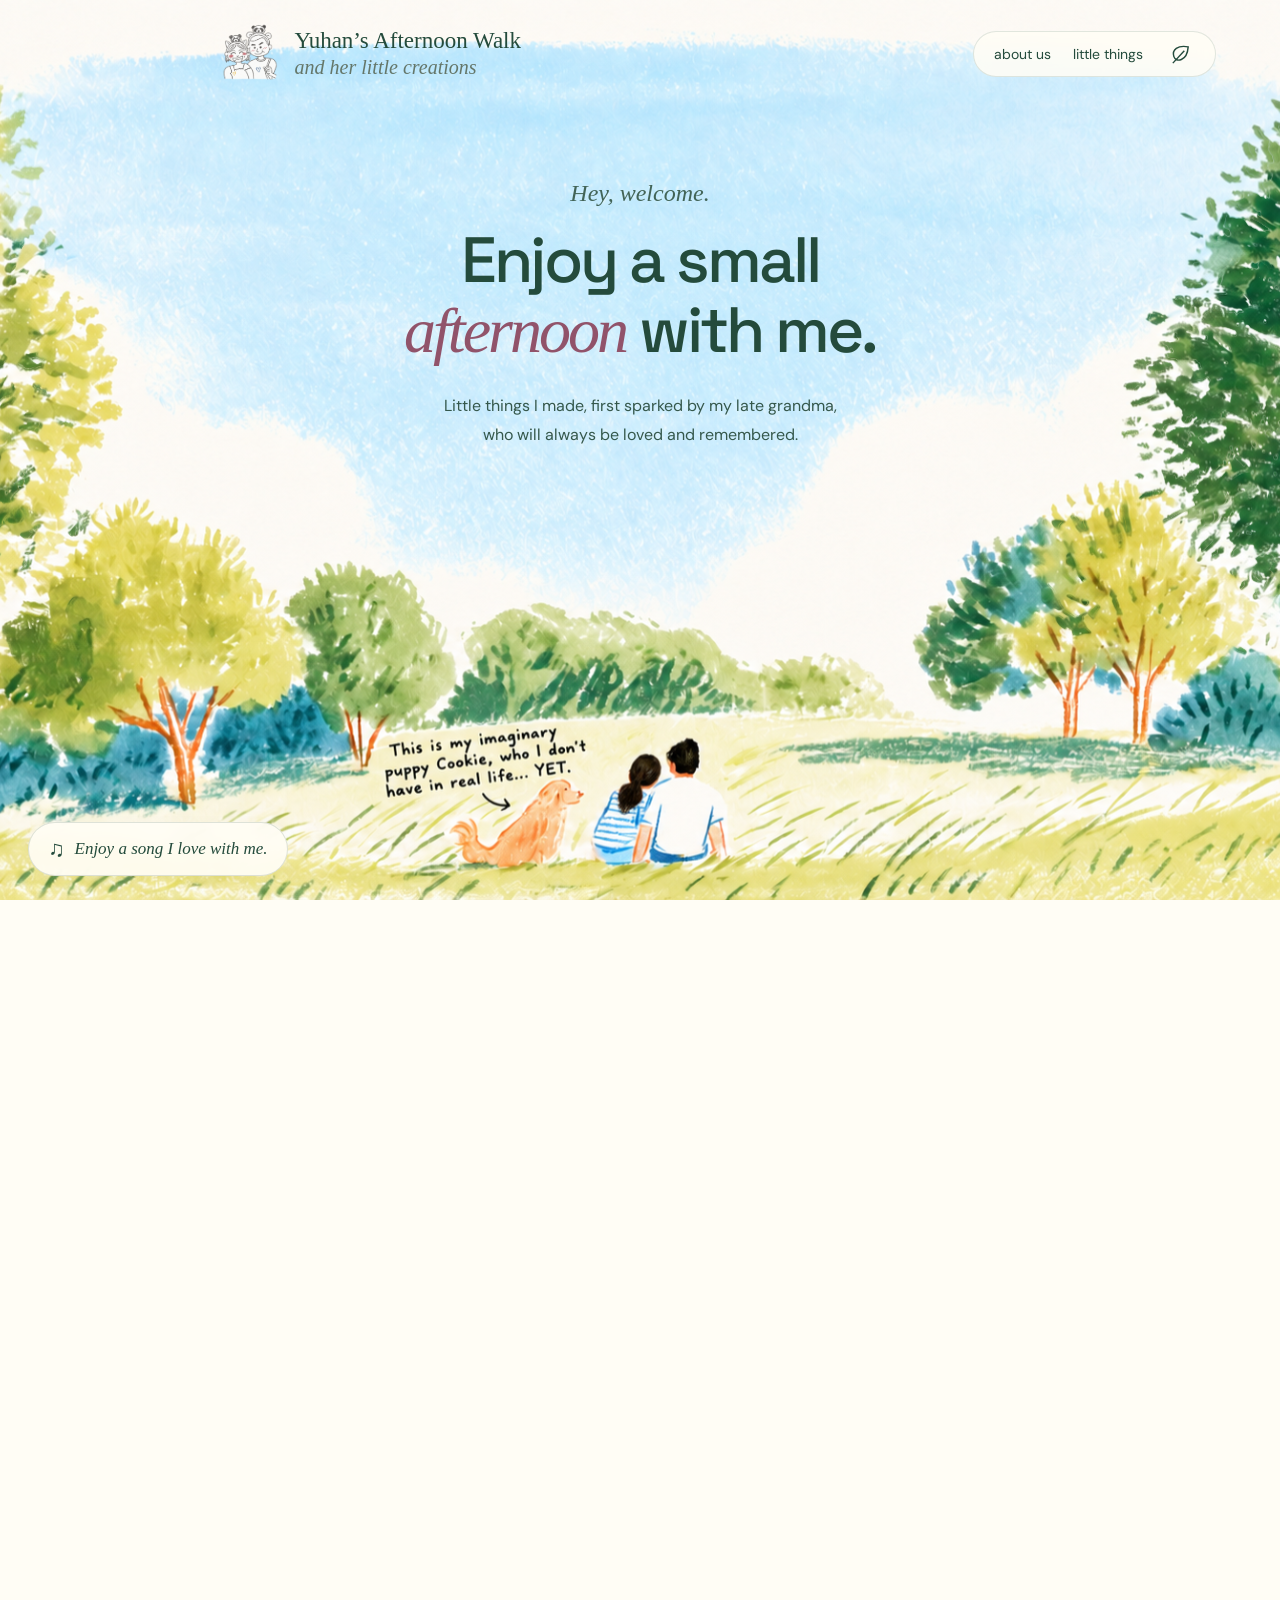
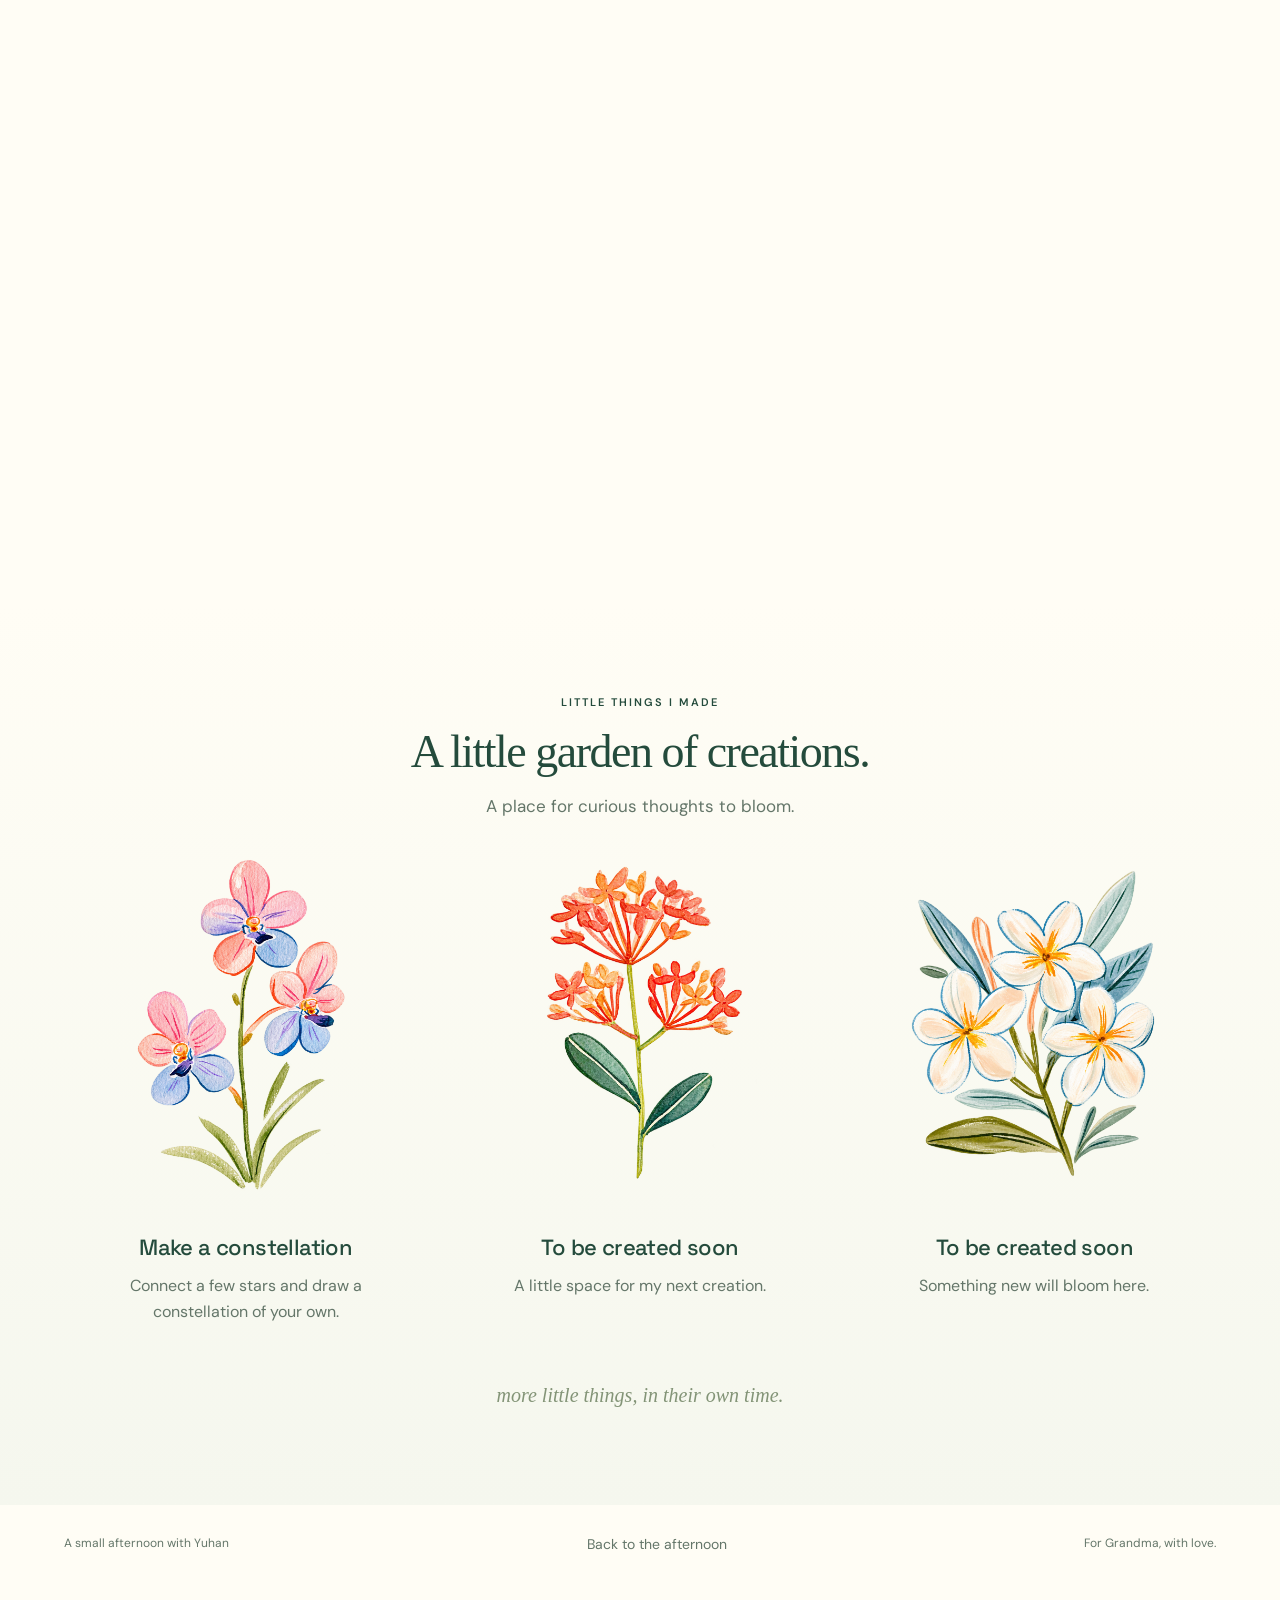
==== index.html @ 86c98c0a "Introduce Yuhan as a passionate walker" ====
<!doctype html>
<html lang="en">
<head>
  <meta charset="utf-8"><meta name="viewport" content="width=device-width,initial-scale=1">
  <title>A small afternoon with Yuhan</title>
  <meta name="description" content="A small afternoon with Yuhan. Little things I made, first sparked by my late grandma, who will always be loved and remembered.">
  <link rel="icon" href="logo.png" type="image/png">
  <link rel="stylesheet" href="style.css?v=garden-5">
</head>
<body>
  <header class="nav"><a href="./" class="brand" aria-label="Yuhan home"><img src="logo.png" alt="" width="58" height="58"><span>Yuhan’s Afternoon Walk<br><em>and her little creations</em></span></a><nav aria-label="Main navigation"><a href="#about">about us</a><a href="#things">little things</a><button class="motion-toggle" type="button" aria-label="Reduce animation" aria-pressed="false" title="Reduce animation"><svg viewBox="0 0 24 24" aria-hidden="true"><path d="M20 4C9 2 3 7 5 14c2 7 14 5 15-10Z" fill="none" stroke="currentColor" stroke-width="1.5"/><path d="M4 21 16 8" fill="none" stroke="currentColor" stroke-width="1.5"/></svg></button></nav></header>
  <main>
    <section class="afternoon-journey" id="welcome" aria-label="A small afternoon with Yuhan">
      <span class="about-stop" id="about" aria-hidden="true"></span>
      <div class="scene">
        <div class="camera" aria-hidden="true">
          <div class="scene-world">
            <img class="scene-painting" src="assets/afternoon.png" alt="" fetchpriority="high" width="1675" height="939">
            <img class="scene-story-painting" src="assets/afternoon-story.png" alt="" width="1675" height="939">
            <canvas class="wind-canvas" aria-hidden="true"></canvas>
          </div>
        </div>
        <div class="scene-heading">
          <p class="hello">Hey, welcome.</p>
          <h1>Enjoy a small<br><em>afternoon</em> with me.</h1>
          <p class="dedication">Little things I made, first sparked by my late grandma,<br class="desktop-break"> who will always be loved and remembered.</p>
        </div>
        <article class="story-card" aria-labelledby="story-title">
          <img class="story-logo" src="logo.png" alt="A friend’s hand-drawn portrait of Yuhan and her husband" width="90" height="90">
          <p class="eyebrow">A LITTLE ABOUT US</p>
          <h2 id="story-title">Hey, I’m Yuhan.</h2>
          <p>A girl from Sichuan, China, living in beautiful Singapore. I’m a passionate walker—that’s why it’s “walk with me.” Sometimes I walk with a podcast on; sometimes with it off, debating weird topics with my dear husband. I also love cooking and taking naps.</p>
          <p>This little corner of the internet began with a manga I made using AI for my grandma, who sadly passed away in October 2026. I wanted a home for that original project, made for her. Then more weird little thoughts started popping up, and I kept making.</p>
          <p>Whoever you are, thank you for visiting. I’m glad you’re here!</p>
          <span class="story-sign">stay a little while.</span>
        </article>

        <p class="visually-hidden">A peaceful painted lawn surrounded by leafy trees, with Yuhan and her husband sitting together, seen from behind. Their imaginary puppy Cookie sits beside them. Cookie is a puppy Yuhan doesn’t have in real life… YET.</p>
      </div>
    </section>
    <section class="collection" id="things" aria-labelledby="collection-title">
      <p class="eyebrow">LITTLE THINGS I MADE</p>
      <h2 id="collection-title">A little garden of creations.</h2>
      <p class="collection-intro">A place for curious thoughts to bloom.</p>
      <div class="flower-garden">
        <a class="flower-project" href="constellation/" aria-label="Open Make a constellation, a little example project">
          <img class="project-orchid" src="assets/orchid.png" alt="A hand-painted pink, lilac, and blue Singapore orchid" width="928" height="1232" loading="lazy">
          <span class="flower-caption"><strong>Make a constellation</strong><span>Connect a few stars and draw a constellation of your own.</span></span>
        </a>
        <article class="flower-project flower-coming-soon">
          <img class="project-orchid" src="assets/ixora.png" alt="A hand-painted sprig of coral and orange ixora flowers" width="928" height="1232" loading="lazy">
          <div class="flower-caption"><h3>To be created soon</h3><p>A little space for my next creation.</p></div>
        </article>
        <article class="flower-project flower-coming-soon">
          <img class="project-orchid" src="assets/frangipani.png" alt="A hand-painted sprig of creamy-white frangipani flowers with golden centers" width="928" height="1232" loading="lazy">
          <div class="flower-caption"><h3>To be created soon</h3><p>Something new will bloom here.</p></div>
        </article>
      </div>
      <p class="garden-note">more little things, in their own time.</p>
    </section>
  </main>
  <footer><span>A small afternoon with Yuhan</span><a href="#welcome">Back to the afternoon</a><span>For Grandma, with love.</span></footer>
  <aside class="music-corner" aria-label="A song from Yuhan">
    <audio id="afternoon-music" preload="none" src="assets/into-my-arms.aac"></audio>
    <button class="music-invite" type="button" aria-pressed="false"><span aria-hidden="true">♫</span><span class="music-label">Enjoy a song I love with me.</span></button>
    <p class="music-status" role="status" hidden></p>
  </aside>
  <script src="wind.js?v=garden-5"></script>
  <script src="scene.js?v=garden-5"></script>
</body>
</html>
---- style.css ----
@import url('https://fonts.googleapis.com/css2?family=DM+Sans:wght@400;500;600;700&family=Space+Grotesk:wght@400;500;600&display=swap');
:root{color-scheme:light;--ink:#244b3c;--muted:#647669;--paper:#fffdf5;--zoom:1;--pan-x:0vw;--pan-y:0vh;--title-opacity:1;--story-opacity:0;--story-art-opacity:0;--story-shift:20px}
*{box-sizing:border-box}html{scroll-behavior:smooth;scroll-padding-top:20px}body{margin:0;background:var(--paper);color:var(--ink);font:16px 'DM Sans',sans-serif}a{color:inherit;text-decoration:none}button,a{-webkit-tap-highlight-color:transparent}a:focus-visible,button:focus-visible{outline:3px solid #98506d;outline-offset:5px}::selection{background:#f5b9cf;color:var(--ink)}
.nav{position:absolute;inset:0 0 auto;z-index:10;padding:22px 5vw;display:flex;justify-content:space-between;align-items:center;gap:20px}.brand{display:flex;align-items:center;gap:10px;font-size:20px;font-weight:700}.brand img{width:58px;height:58px;object-fit:contain}.nav nav{display:flex;gap:25px;padding:12px 20px;background:#fffdf5df;backdrop-filter:blur(8px);border:1px solid #244b3c22;border-radius:30px;font-size:14px}.nav nav a:hover{text-decoration:underline;text-underline-offset:5px}
.afternoon-journey{position:relative;height:245svh}.about-stop{position:absolute;top:170svh}.scene{position:sticky;top:0;height:100svh;min-height:650px;overflow:hidden;isolation:isolate;background:#d6eaf4}.camera{position:absolute;inset:0;transform:translate(var(--pan-x),var(--pan-y)) scale(var(--zoom));transform-origin:51% 92%;will-change:transform}.scene-world{position:absolute;left:50%;bottom:0;width:max(100vw,177.78svh);height:max(100svh,56.25vw);transform:translateX(-50%)}.scene-painting,.scene-story-painting,.tree-layer,.tree-layer img{position:absolute;inset:0;width:100%;height:100%;object-fit:fill}.scene-story-painting{opacity:var(--story-art-opacity)}.tree-layer{pointer-events:none;will-change:transform}.tree-left{mask-image:linear-gradient(90deg,#000 0%,#000 9%,transparent 27%);transform-origin:2% 80%;animation:tree-breeze 10s ease-in-out infinite alternate}.tree-right{mask-image:linear-gradient(270deg,#000 0%,#000 9%,transparent 27%);transform-origin:98% 85%;animation:tree-breeze 12s -5s ease-in-out infinite alternate-reverse}@keyframes tree-breeze{from{transform:rotate(-.18deg) scale(1.002)}to{transform:rotate(.18deg) scale(1.004) translateY(-1px)}}
.scene-heading{position:absolute;left:50%;top:20%;width:min(850px,90%);transform:translateX(-50%);text-align:center;opacity:var(--title-opacity);z-index:3;pointer-events:none}.hello{font:italic 24px Georgia,serif;margin:0 0 18px;color:#426457}h1{font-family:'Space Grotesk',sans-serif;font-size:clamp(44px,5vw,72px);font-weight:500;line-height:1.1;letter-spacing:-3px;margin:0}h1 em{font-family:Georgia,serif;font-weight:400;color:#91536a}.dedication{font-size:16px;line-height:1.8;color:#35584c;margin:25px auto 0;max-width:610px;text-wrap:pretty}.motion-toggle,.wander-link{position:absolute;z-index:5;bottom:30px;border:1px solid #244b3c44;background:#fffdf5d9;backdrop-filter:blur(6px);border-radius:30px;color:var(--ink);font:14px 'DM Sans',sans-serif;padding:12px 17px}.motion-toggle{left:5vw;cursor:pointer}.wander-link{right:5vw;display:flex;align-items:center;gap:12px;font:italic 17px Georgia,serif;opacity:var(--title-opacity)}.wander-link span{font-size:24px;line-height:1}.motion-toggle:hover,.wander-link:hover{background:var(--paper)}.visually-hidden{position:absolute;width:1px;height:1px;overflow:hidden;clip-path:inset(50%);white-space:nowrap}
.story-card{position:absolute;z-index:4;right:6vw;top:15%;width:min(450px,40vw);padding:30px 34px 28px;background:#fffdf5eb;backdrop-filter:blur(10px);border:1px solid #fffdf5;border-radius:7px 24px 10px 27px;box-shadow:0 12px 40px #244b3c0c;opacity:var(--story-opacity);transform:translateY(var(--story-shift));pointer-events:none}.story-card.is-visible{pointer-events:auto}.story-logo{float:right;width:72px;height:72px;object-fit:contain;margin:-12px -9px 0 8px}.eyebrow{font-size:11px;font-weight:600;letter-spacing:2px;margin:0 0 16px}.story-card h2{font:500 32px 'Space Grotesk',sans-serif;letter-spacing:-1px;margin:0 0 19px}.story-card p:not(.eyebrow){font-size:16px;line-height:1.75;color:#52685a;margin:0 0 16px}.story-sign{font:italic 21px Georgia,serif;display:block;color:#98506d;text-align:right;margin-top:20px}.motion-paused .tree-layer,.scene-offscreen .tree-layer{animation-play-state:paused}
.collection{min-height:75svh;padding:110px 26px 90px;text-align:center;position:relative;background:linear-gradient(#fffdf5,#f5f7ee)}.collection h2{font:400 46px Georgia,serif;letter-spacing:-1.5px;margin:0 0 16px}.collection-intro{color:var(--muted);font-size:17px;margin-bottom:48px}.example-project{display:flex;gap:22px;align-items:center;text-align:left;max-width:630px;margin:0 auto;padding:28px;border-block:1px solid #cbd7c7}.example-star{font-size:52px;color:#987698}.example-project strong{display:block;font:500 23px 'Space Grotesk',sans-serif;letter-spacing:-.5px;margin-bottom:8px}.example-project strong+span{display:block;font-size:15px;color:var(--muted);line-height:1.6}.play-label{margin-left:auto;border:1px solid #a7b8a4;border-radius:30px;padding:9px 17px;font-size:14px}.example-project:hover .play-label{background:#244b3c;color:#fffdf5}.garden-note{font:italic 20px Georgia,serif;color:#839477;margin:45px 0 0}footer{display:flex;justify-content:space-between;gap:20px;padding:30px 5vw;color:var(--muted);font-size:12px}footer a{font-size:14px}footer a:hover{text-decoration:underline}
@media(max-height:740px) and (min-width:701px){.story-card{top:9%;padding:22px 28px}.story-card h2{font-size:28px;margin-bottom:13px}.story-card p:not(.eyebrow){font-size:15px;line-height:1.65;margin-bottom:12px}.story-sign{margin-top:12px}.scene-heading{top:19%}}
@media(max-width:900px){.story-card{right:4vw;width:44vw;padding:25px}.scene-heading h1{font-size:58px}.story-card h2{font-size:28px}.story-card p:not(.eyebrow){font-size:15px}.story-logo{width:60px;height:60px}.scene-heading{top:21%}}
@media(max-width:700px){
 .nav{padding:17px 18px;gap:10px}.brand{font-size:17px;gap:6px}.brand img{width:44px;height:44px}.nav nav{font-size:13px;gap:15px;padding:10px 14px}
 .afternoon-journey{height:240svh}.scene{min-height:620px}.scene-world{width:160vw;height:89.7vw;bottom:55px;mask-image:linear-gradient(transparent,#000 36%,#000)}
 .scene-heading{top:20%;width:94%}.scene-heading h1{font-size:clamp(36px,8.8vw,58px);letter-spacing:-1.7px;line-height:1.15}.hello{font-size:22px;margin-bottom:18px}.dedication{font-size:14px;line-height:1.85;max-width:330px;padding:0 9px;margin-top:24px}.desktop-break{display:none}
 .story-card{top:9%;right:6%;width:88%;padding:21px 23px 18px}.story-card h2{font-size:27px;margin-bottom:14px}.story-card .eyebrow{font-size:10px;letter-spacing:1.4px;margin-bottom:11px}.story-card p:not(.eyebrow){font-size:16px;line-height:1.55;margin-bottom:12px}.story-sign{font-size:18px;margin-top:8px}.story-logo{width:55px;height:55px;margin-top:-8px}
 .motion-toggle{left:18px;bottom:18px;font-size:12px;padding:10px 13px}.wander-link{right:18px;bottom:18px;font-size:14px;padding:10px 13px}
 .collection{padding:75px 22px;min-height:65svh}.collection h2{font-size:35px}.collection-intro{font-size:16px}.example-project{padding:23px 0;gap:15px}.example-project strong{font-size:21px}.example-project strong+span{font-size:14px}.example-star{font-size:40px}.play-label{padding:8px 12px}.garden-note{font-size:18px}footer{flex-wrap:wrap;font-size:11px}footer span:first-child{width:100%}
}
@media(prefers-reduced-motion:reduce){html{scroll-behavior:auto}.afternoon-journey{height:auto}.scene{position:relative;height:auto;min-height:100svh}.camera{height:100svh;transform:none!important}.scene-heading{opacity:1}.tree-layer{display:none}.story-card{position:relative;top:auto;right:auto;width:min(600px,90%);margin:100svh auto 45px;opacity:1;transform:none;pointer-events:auto;box-shadow:none}.motion-toggle{display:none}.wander-link{top:calc(100svh - 65px);bottom:auto;opacity:1}.about-stop{top:100svh}.story-card p:not(.eyebrow){font-size:16px}}

@media(max-width:700px){.story-card{max-height:calc(100svh - 90px);overflow:auto;scrollbar-width:thin}}

/* Quiet controls, and an orchid for each little creation. */
.nav .motion-toggle{position:static;display:grid;place-items:center;width:30px;height:30px;padding:4px;border:0;background:none;border-radius:50%;color:var(--ink);backdrop-filter:none;cursor:pointer}
.motion-toggle svg{width:23px;height:23px}.nav nav{align-items:center;gap:22px;padding-block:7px}.motion-toggle[aria-pressed="true"]{opacity:.5}
.wind-canvas{position:absolute;inset:0;width:100%;height:100%;pointer-events:none;opacity:0}.wind-canvas.is-ready{opacity:1}
.flower-garden{display:flex;align-items:flex-end;justify-content:center;min-height:490px;margin:15px auto 0;max-width:1100px}
.flower-project{display:block;width:min(370px,80vw);text-align:center;border-radius:45% 45% 12px 12px;position:relative;padding:0 14px 20px}
.project-orchid{display:block;width:100%;height:410px;object-fit:contain;transform-origin:50% 94%;animation:orchid-breeze 7s ease-in-out infinite alternate;transition:filter .25s}
@keyframes orchid-breeze{from{transform:rotate(-1.7deg)}to{transform:rotate(1.7deg)}}
.flower-project:hover .project-orchid{filter:drop-shadow(0 8px 10px #b7809c30)}
.flower-caption{display:block;margin-top:20px}.flower-caption strong{display:block;font:500 23px 'Space Grotesk',sans-serif;letter-spacing:-.5px}.flower-caption>span{display:block;font:italic 17px Georgia,serif;color:var(--muted);margin-top:9px}.flower-project:hover .flower-caption strong{text-decoration:underline;text-underline-offset:5px}
.collection{min-height:100svh;padding-top:90px}.collection-intro{margin-bottom:10px}.garden-note{margin-top:30px}
.music-corner{position:fixed;z-index:30;left:28px;bottom:24px;max-width:calc(100vw - 40px)}
.music-invite{font:italic 17px Georgia,serif;background:#fffdf5ed;border:1px solid #244b3c26;color:var(--ink);border-radius:30px;padding:13px 19px;cursor:pointer;backdrop-filter:blur(10px);box-shadow:0 3px 15px #244b3c08;display:flex;gap:10px;align-items:center}
.music-invite>span{font:22px Georgia,serif}.music-invite:hover{background:var(--paper)}
.motion-paused .project-orchid{animation-play-state:paused}
footer{padding-bottom:95px}
@media(max-width:700px){.nav nav{gap:13px;padding:6px 11px}.nav .motion-toggle{width:25px;height:27px}.motion-toggle svg{width:20px}.music-corner{left:18px;bottom:17px}.music-invite{font-size:15px;padding:11px 15px}.music-invite>span{font-size:19px}.project-orchid{height:350px}.flower-garden{min-height:440px}.collection{padding-top:70px;min-height:90svh}.flower-caption strong{font-size:22px}}
@media(prefers-reduced-motion:reduce){.project-orchid{animation:none}.nav .motion-toggle{display:none}}

/* Three painted flowers: one live project, two spaces for future creations. */
.flower-garden{display:grid;grid-template-columns:repeat(3,minmax(0,1fr));gap:35px;max-width:1180px;align-items:end;min-height:500px;padding-inline:16px}
.flower-project{width:100%;padding-inline:7px}.project-orchid{height:380px}
.flower-project:nth-child(2) .project-orchid{animation-delay:-2.4s}.flower-project:nth-child(3) .project-orchid{animation-delay:-4.9s}
.flower-caption strong,.flower-caption h3{font:500 22px 'Space Grotesk',sans-serif;letter-spacing:-.6px;line-height:1.25;display:block;margin:0 0 11px}
.flower-caption>span,.flower-caption p{font:16px/1.65 'DM Sans',sans-serif;color:var(--muted);display:block;margin:0 auto;max-width:300px;min-height:53px}
.flower-caption{min-height:100px;margin-top:22px}.flower-coming-soon{cursor:default}.flower-coming-soon:hover .project-orchid{filter:none}
@media(max-width:1000px) and (min-width:701px){.flower-garden{gap:14px}.project-orchid{height:310px}.flower-caption strong,.flower-caption h3{font-size:20px}.flower-caption>span,.flower-caption p{font-size:15px}}
@media(max-width:700px){.flower-garden{grid-template-columns:1fr;gap:38px;max-width:390px;min-height:0;padding-inline:0;margin-top:25px}.project-orchid{height:350px}.flower-caption{min-height:0}.flower-caption>span,.flower-caption p{min-height:0}.flower-project{padding-bottom:22px}.garden-note{margin-top:45px}}

/* The name sits in the open sky, away from the trees. */
.nav{padding-left:clamp(34px,17vw,310px)}
.brand{font:23px/1.15 Georgia,serif;gap:13px;flex-shrink:0}
.brand em{font-size:20px;font-weight:400;color:#647669}
.brand img{width:64px;height:64px}
.music-invite>.music-label{font:inherit}
.music-invite[aria-pressed="true"]{background:#f1f5e9}
.music-status{font-size:14px;max-width:280px;padding:10px 14px;background:var(--paper);border-radius:12px;margin:8px 0 0}
@media(max-width:1100px){.nav{padding-left:10vw}.brand{font-size:21px}.brand em{font-size:18px}}
@media(max-width:700px){.nav{padding:16px 22px;flex-wrap:wrap;justify-content:center;gap:10px}.brand{font-size:21px;gap:9px}.brand em{font-size:18px}.brand img{width:51px;height:51px}.nav nav{gap:20px}.music-status{font-size:14px}}
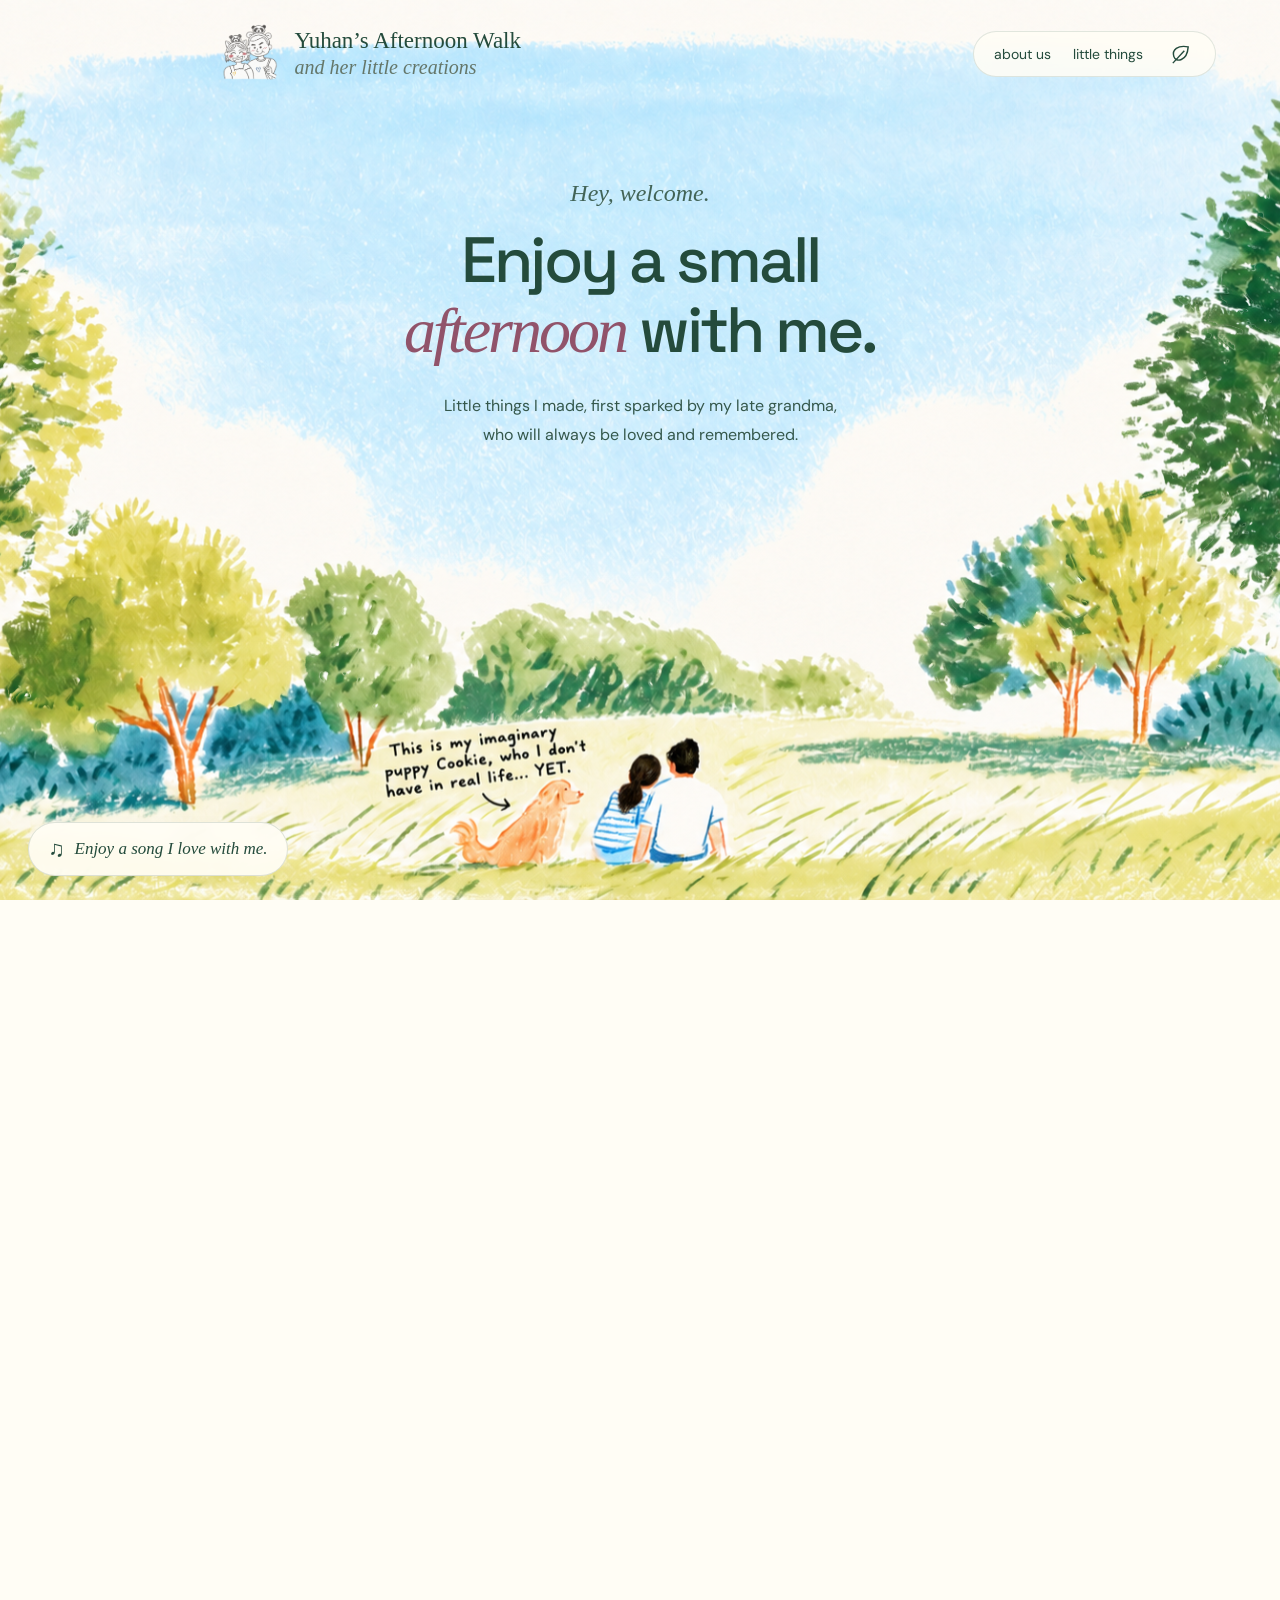
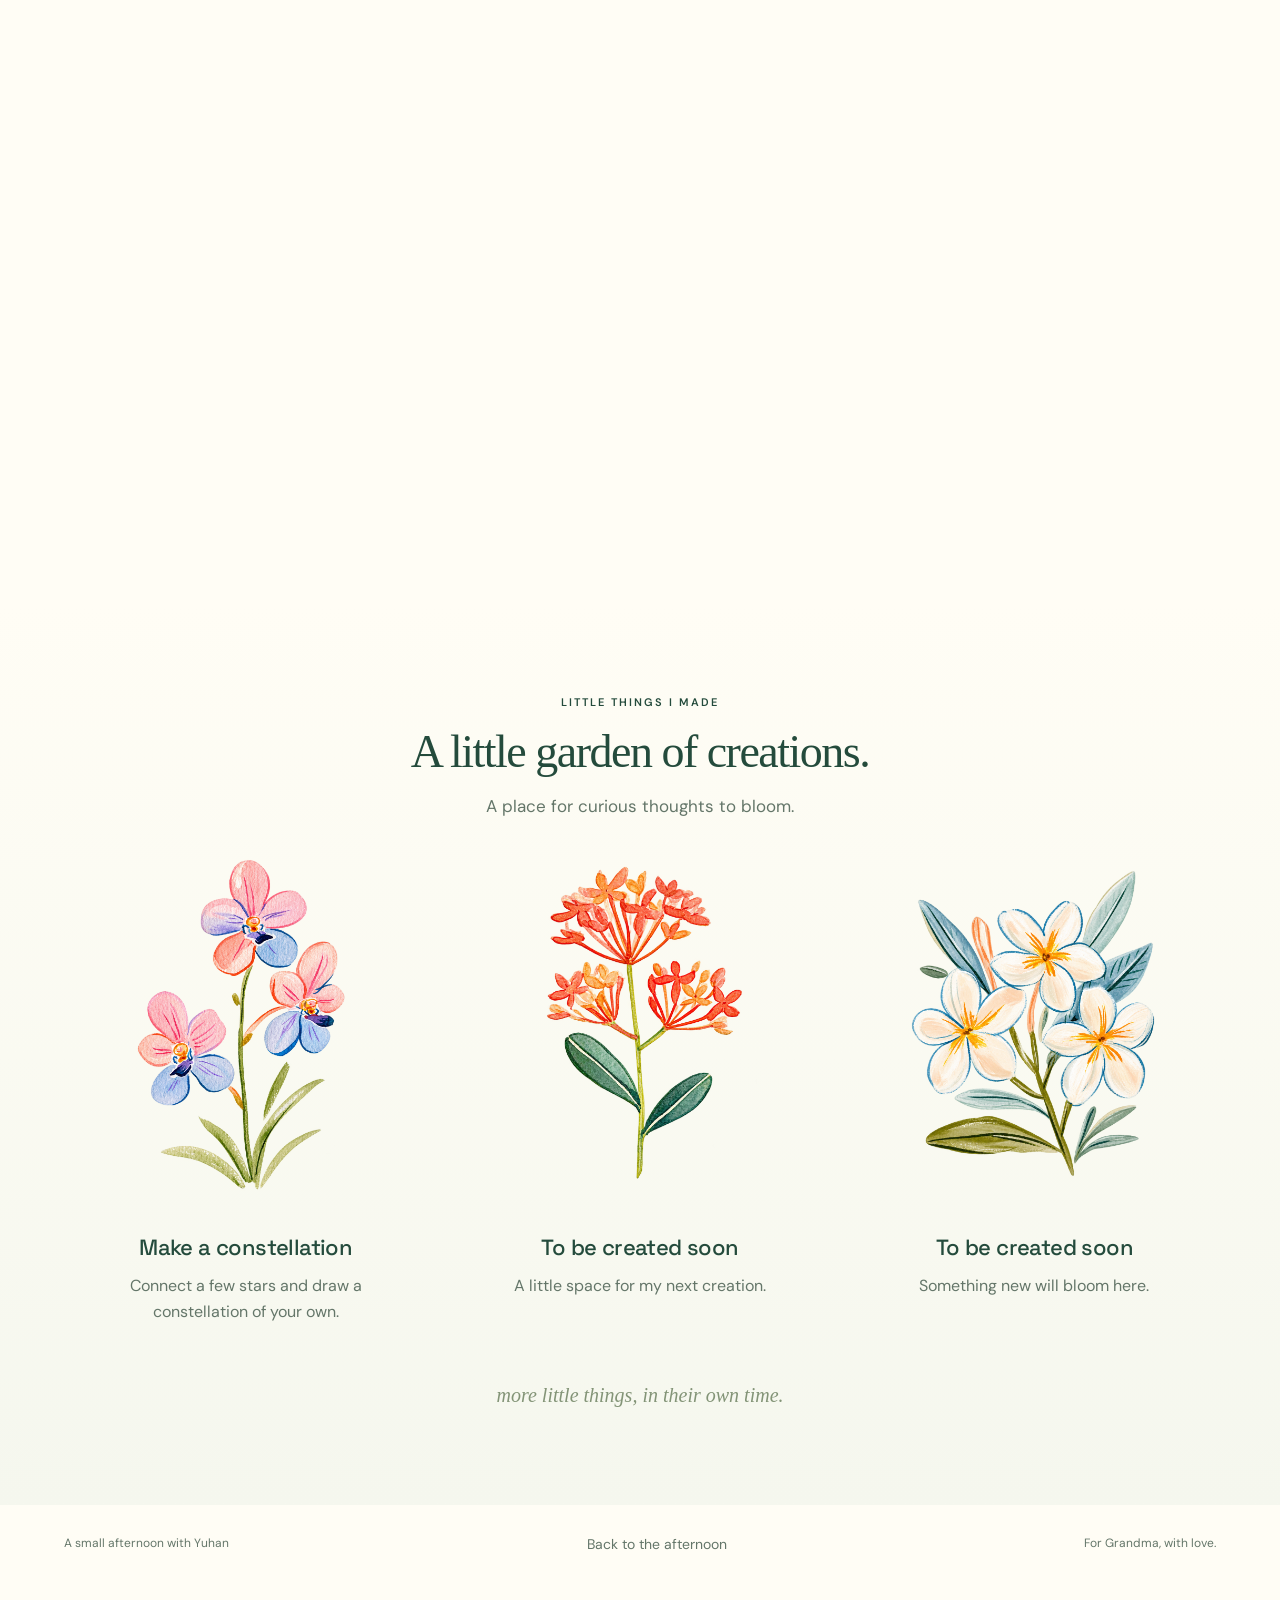
==== commit 8632ae78: "Extend foliage breeze and add drifting leaves" ====
--- a/index.html
+++ b/index.html
@@ -5,7 +5,7 @@
   <title>A small afternoon with Yuhan</title>
   <meta name="description" content="A small afternoon with Yuhan. Little things I made, first sparked by my late grandma, who will always be loved and remembered.">
   <link rel="icon" href="logo.png" type="image/png">
-  <link rel="stylesheet" href="style.css?v=garden-5">
+  <link rel="stylesheet" href="style.css?v=garden-6">
 </head>
 <body>
   <header class="nav"><a href="./" class="brand" aria-label="Yuhan home"><img src="logo.png" alt="" width="58" height="58"><span>Yuhan’s Afternoon Walk<br><em>and her little creations</em></span></a><nav aria-label="Main navigation"><a href="#about">about us</a><a href="#things">little things</a><button class="motion-toggle" type="button" aria-label="Reduce animation" aria-pressed="false" title="Reduce animation"><svg viewBox="0 0 24 24" aria-hidden="true"><path d="M20 4C9 2 3 7 5 14c2 7 14 5 15-10Z" fill="none" stroke="currentColor" stroke-width="1.5"/><path d="M4 21 16 8" fill="none" stroke="currentColor" stroke-width="1.5"/></svg></button></nav></header>
@@ -19,6 +19,9 @@
             <img class="scene-story-painting" src="assets/afternoon-story.png" alt="" width="1675" height="939">
             <canvas class="wind-canvas" aria-hidden="true"></canvas>
           </div>
+        </div>
+        <div class="drifting-leaves" aria-hidden="true">
+          <i></i><i></i><i></i><i></i><i></i>
         </div>
         <div class="scene-heading">
           <p class="hello">Hey, welcome.</p>
@@ -65,7 +68,7 @@
     <button class="music-invite" type="button" aria-pressed="false"><span aria-hidden="true">♫</span><span class="music-label">Enjoy a song I love with me.</span></button>
     <p class="music-status" role="status" hidden></p>
   </aside>
-  <script src="wind.js?v=garden-5"></script>
-  <script src="scene.js?v=garden-5"></script>
+  <script src="wind.js?v=garden-6"></script>
+  <script src="scene.js?v=garden-6"></script>
 </body>
 </html>
--- a/style.css
+++ b/style.css
@@ -59,3 +59,25 @@
 .music-status{font-size:14px;max-width:280px;padding:10px 14px;background:var(--paper);border-radius:12px;margin:8px 0 0}
 @media(max-width:1100px){.nav{padding-left:10vw}.brand{font-size:21px}.brand em{font-size:18px}}
 @media(max-width:700px){.nav{padding:16px 22px;flex-wrap:wrap;justify-content:center;gap:10px}.brand{font-size:21px;gap:9px}.brand em{font-size:18px}.brand img{width:51px;height:51px}.nav nav{gap:20px}.music-status{font-size:14px}}
+
+/* A few soft leaves cross the scene, with quiet gaps between passes. */
+.drifting-leaves{position:absolute;inset:0;z-index:2;pointer-events:none;overflow:hidden}
+.drifting-leaves i{position:absolute;top:0;left:var(--leaf-left);width:21px;height:11px;border-radius:90% 10% 80% 20%;background:linear-gradient(135deg,#b8bd69,#718d56 72%,#a2aa63);box-shadow:inset 0 0 3px #fffdf560;opacity:0;animation:leaf-drift var(--leaf-duration) var(--leaf-delay) linear infinite;will-change:transform}
+.drifting-leaves i::after{content:"";position:absolute;left:2px;right:2px;top:50%;height:1px;background:#e7e5b37a;transform:rotate(-15deg)}
+.drifting-leaves i:nth-child(1){--leaf-left:-4%;--leaf-duration:27s;--leaf-delay:-5s}
+.drifting-leaves i:nth-child(2){--leaf-left:16%;--leaf-duration:32s;--leaf-delay:-21s;width:13px;height:7px}
+.drifting-leaves i:nth-child(3){--leaf-left:39%;--leaf-duration:29s;--leaf-delay:-6s;background:linear-gradient(135deg,#c7bd78,#8e9a5d)}
+.drifting-leaves i:nth-child(4){--leaf-left:62%;--leaf-duration:35s;--leaf-delay:-29s;width:12px;height:6px}
+.drifting-leaves i:nth-child(5){--leaf-left:80%;--leaf-duration:31s;--leaf-delay:-2s}
+@keyframes leaf-drift{
+ 0%{opacity:0;transform:translate3d(-3vw,-8vh,0) rotate(-35deg)}
+ 5%{opacity:.75;transform:translate3d(0,1vh,0) rotate(10deg)}
+ 17%{opacity:.75;transform:translate3d(8vw,25vh,0) rotate(95deg) rotateY(30deg)}
+ 29%{opacity:.65;transform:translate3d(5vw,50vh,0) rotate(160deg) rotateY(65deg)}
+ 42%{opacity:.75;transform:translate3d(16vw,77vh,0) rotate(235deg) rotateY(-15deg)}
+ 55%{opacity:0;transform:translate3d(21vw,108vh,0) rotate(325deg)}
+ 100%{opacity:0;transform:translate3d(21vw,108vh,0) rotate(325deg)}
+}
+.motion-paused .drifting-leaves i,.scene-offscreen .drifting-leaves i{animation-play-state:paused}
+@media(max-width:700px){.drifting-leaves i{width:12px;height:7px}.drifting-leaves i:nth-child(n+4){display:none}}
+@media(prefers-reduced-motion:reduce){.drifting-leaves{display:none}}
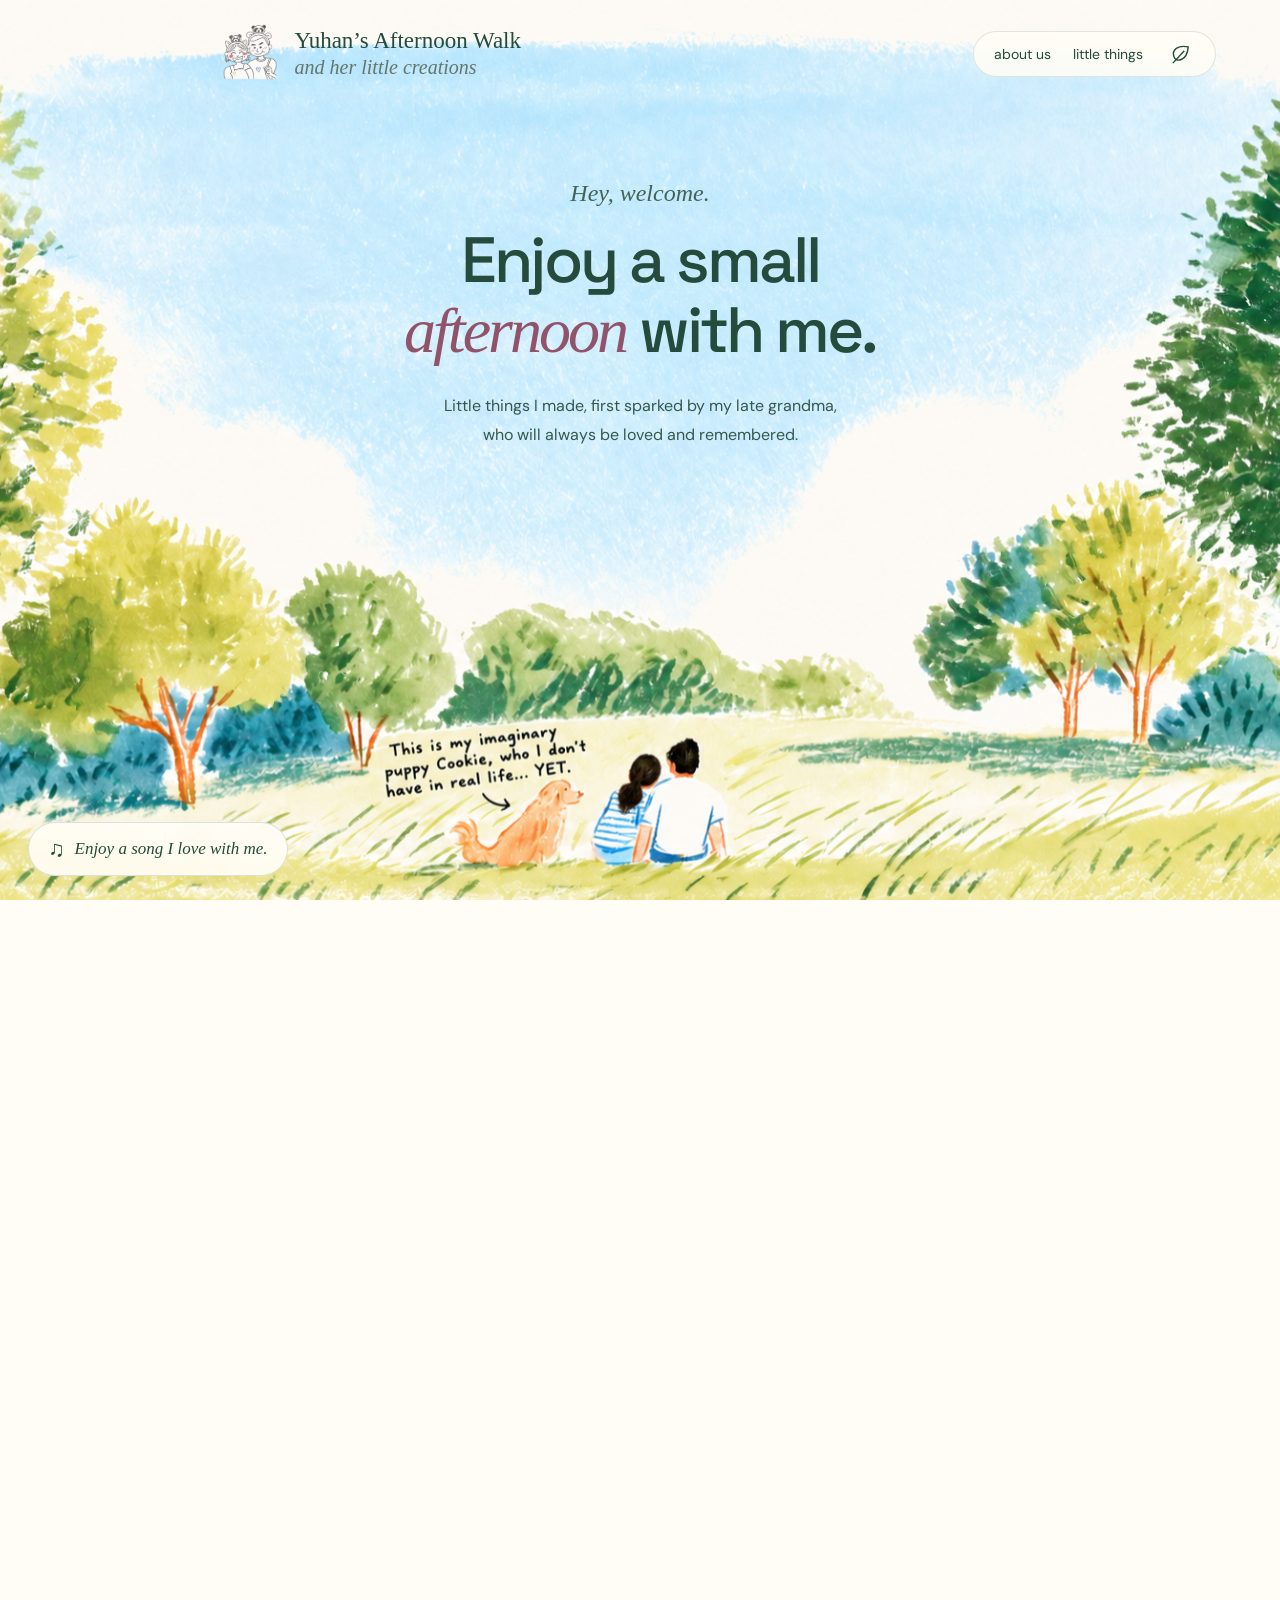
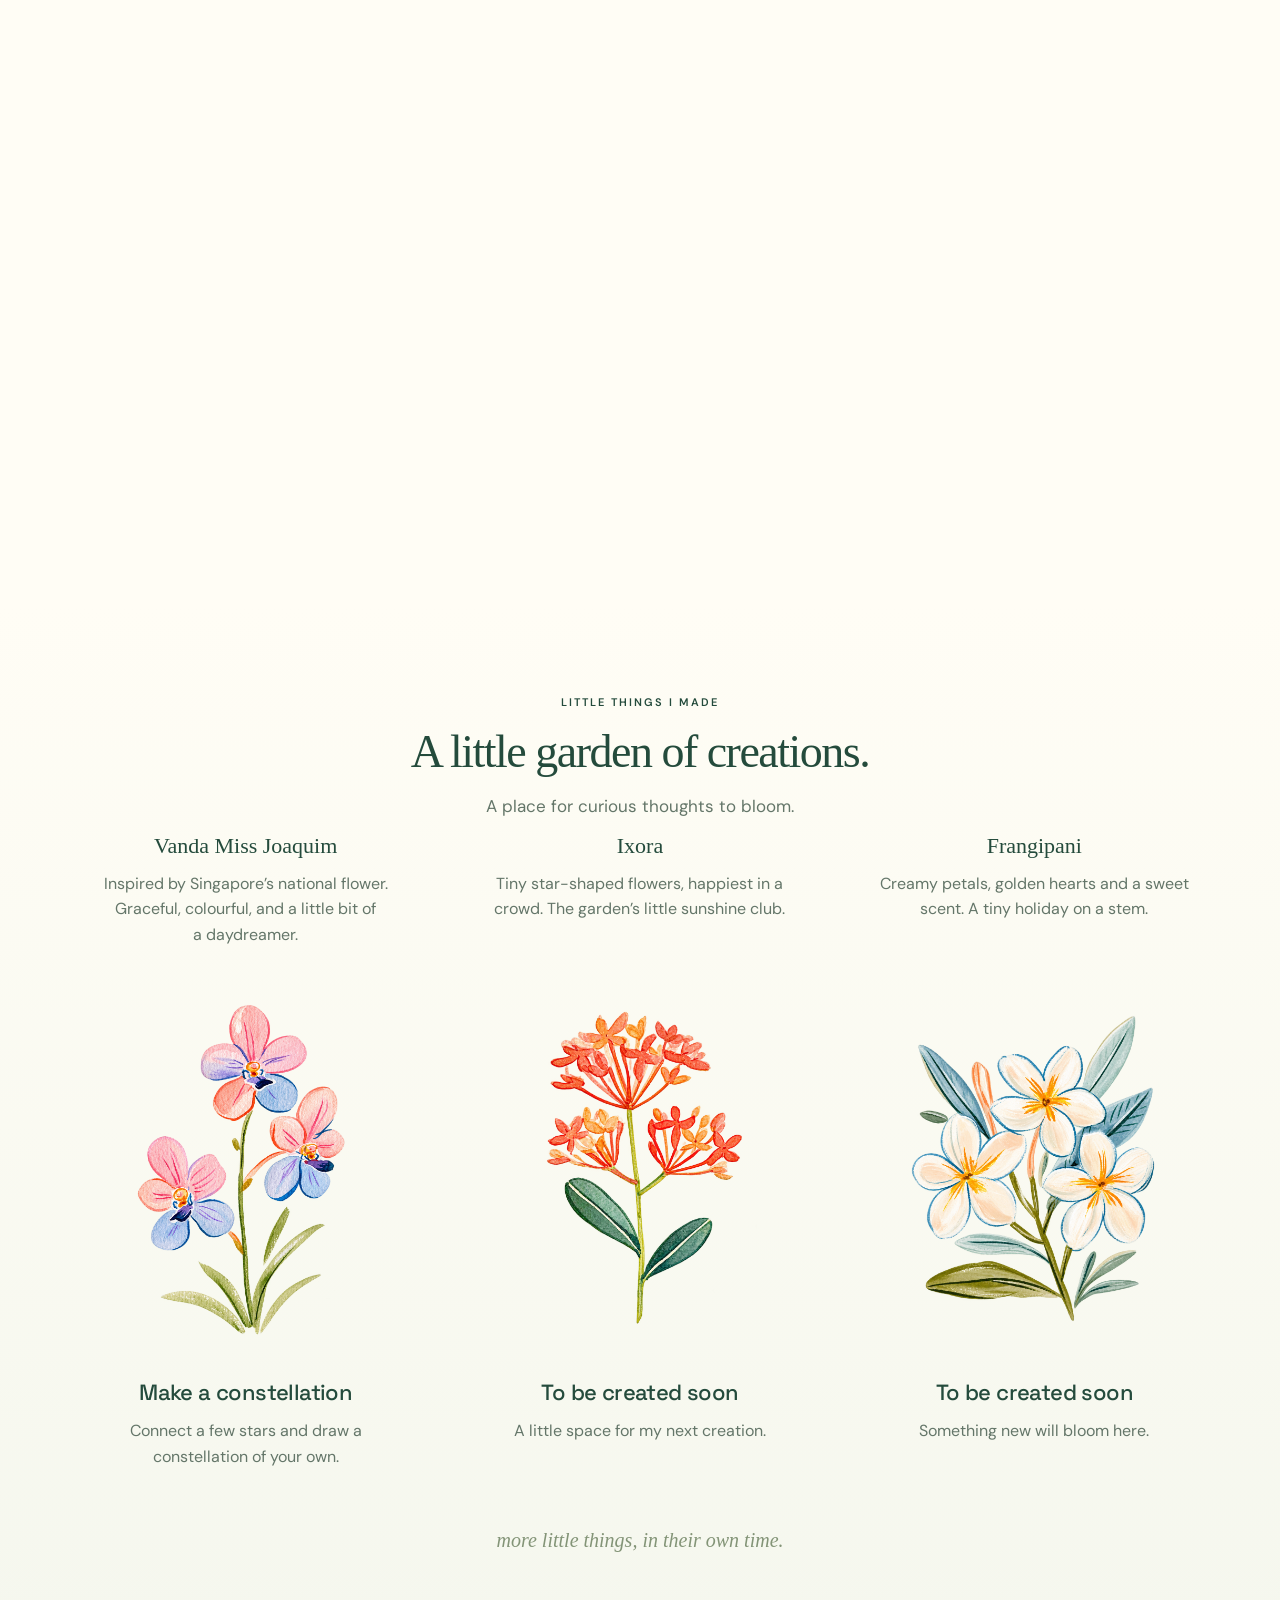
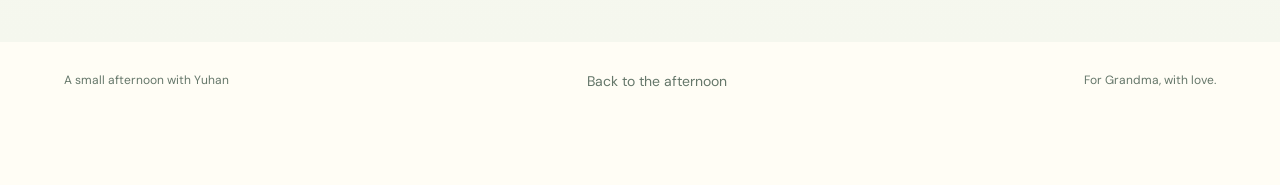
==== commit 718816dc: "Introduce the three painted garden flowers" ====
--- a/index.html
+++ b/index.html
@@ -5,7 +5,7 @@
   <title>A small afternoon with Yuhan</title>
   <meta name="description" content="A small afternoon with Yuhan. Little things I made, first sparked by my late grandma, who will always be loved and remembered.">
   <link rel="icon" href="logo.png" type="image/png">
-  <link rel="stylesheet" href="style.css?v=garden-6">
+  <link rel="stylesheet" href="style.css?v=garden-7">
 </head>
 <body>
   <header class="nav"><a href="./" class="brand" aria-label="Yuhan home"><img src="logo.png" alt="" width="58" height="58"><span>Yuhan’s Afternoon Walk<br><em>and her little creations</em></span></a><nav aria-label="Main navigation"><a href="#about">about us</a><a href="#things">little things</a><button class="motion-toggle" type="button" aria-label="Reduce animation" aria-pressed="false" title="Reduce animation"><svg viewBox="0 0 24 24" aria-hidden="true"><path d="M20 4C9 2 3 7 5 14c2 7 14 5 15-10Z" fill="none" stroke="currentColor" stroke-width="1.5"/><path d="M4 21 16 8" fill="none" stroke="currentColor" stroke-width="1.5"/></svg></button></nav></header>
@@ -47,14 +47,17 @@
       <p class="collection-intro">A place for curious thoughts to bloom.</p>
       <div class="flower-garden">
         <a class="flower-project" href="constellation/" aria-label="Open Make a constellation, a little example project">
+          <div class="flower-introduction"><strong>Vanda Miss Joaquim</strong><p>Inspired by Singapore’s national flower. Graceful, colourful, and a little bit of a daydreamer.</p></div>
           <img class="project-orchid" src="assets/orchid.png" alt="A hand-painted pink, lilac, and blue Singapore orchid" width="928" height="1232" loading="lazy">
           <span class="flower-caption"><strong>Make a constellation</strong><span>Connect a few stars and draw a constellation of your own.</span></span>
         </a>
         <article class="flower-project flower-coming-soon">
+          <div class="flower-introduction"><strong>Ixora</strong><p>Tiny star-shaped flowers, happiest in a crowd. The garden’s little sunshine club.</p></div>
           <img class="project-orchid" src="assets/ixora.png" alt="A hand-painted sprig of coral and orange ixora flowers" width="928" height="1232" loading="lazy">
           <div class="flower-caption"><h3>To be created soon</h3><p>A little space for my next creation.</p></div>
         </article>
         <article class="flower-project flower-coming-soon">
+          <div class="flower-introduction"><strong>Frangipani</strong><p>Creamy petals, golden hearts and a sweet scent. A tiny holiday on a stem.</p></div>
           <img class="project-orchid" src="assets/frangipani.png" alt="A hand-painted sprig of creamy-white frangipani flowers with golden centers" width="928" height="1232" loading="lazy">
           <div class="flower-caption"><h3>To be created soon</h3><p>Something new will bloom here.</p></div>
         </article>
@@ -68,7 +71,7 @@
     <button class="music-invite" type="button" aria-pressed="false"><span aria-hidden="true">♫</span><span class="music-label">Enjoy a song I love with me.</span></button>
     <p class="music-status" role="status" hidden></p>
   </aside>
-  <script src="wind.js?v=garden-6"></script>
-  <script src="scene.js?v=garden-6"></script>
+  <script src="wind.js?v=garden-7"></script>
+  <script src="scene.js?v=garden-7"></script>
 </body>
 </html>
--- a/style.css
+++ b/style.css
@@ -81,3 +81,10 @@
 .motion-paused .drifting-leaves i,.scene-offscreen .drifting-leaves i{animation-play-state:paused}
 @media(max-width:700px){.drifting-leaves i{width:12px;height:7px}.drifting-leaves i:nth-child(n+4){display:none}}
 @media(prefers-reduced-motion:reduce){.drifting-leaves{display:none}}
+
+/* Meet the flowers before exploring the creations they hold. */
+.flower-introduction{min-height:130px;max-width:310px;margin:0 auto 15px;text-align:center}
+.flower-introduction strong{display:block;font:400 22px/1.3 Georgia,serif;color:var(--ink);margin-bottom:10px}
+.flower-introduction p{font:16px/1.6 'DM Sans',sans-serif;color:var(--muted);margin:0;text-wrap:pretty}
+@media(max-width:1000px) and (min-width:701px){.flower-introduction{min-height:150px}.flower-introduction strong{font-size:21px}}
+@media(max-width:700px){.flower-introduction{min-height:0;max-width:290px;margin-bottom:18px}.flower-introduction strong{font-size:23px}.flower-garden{gap:48px}}
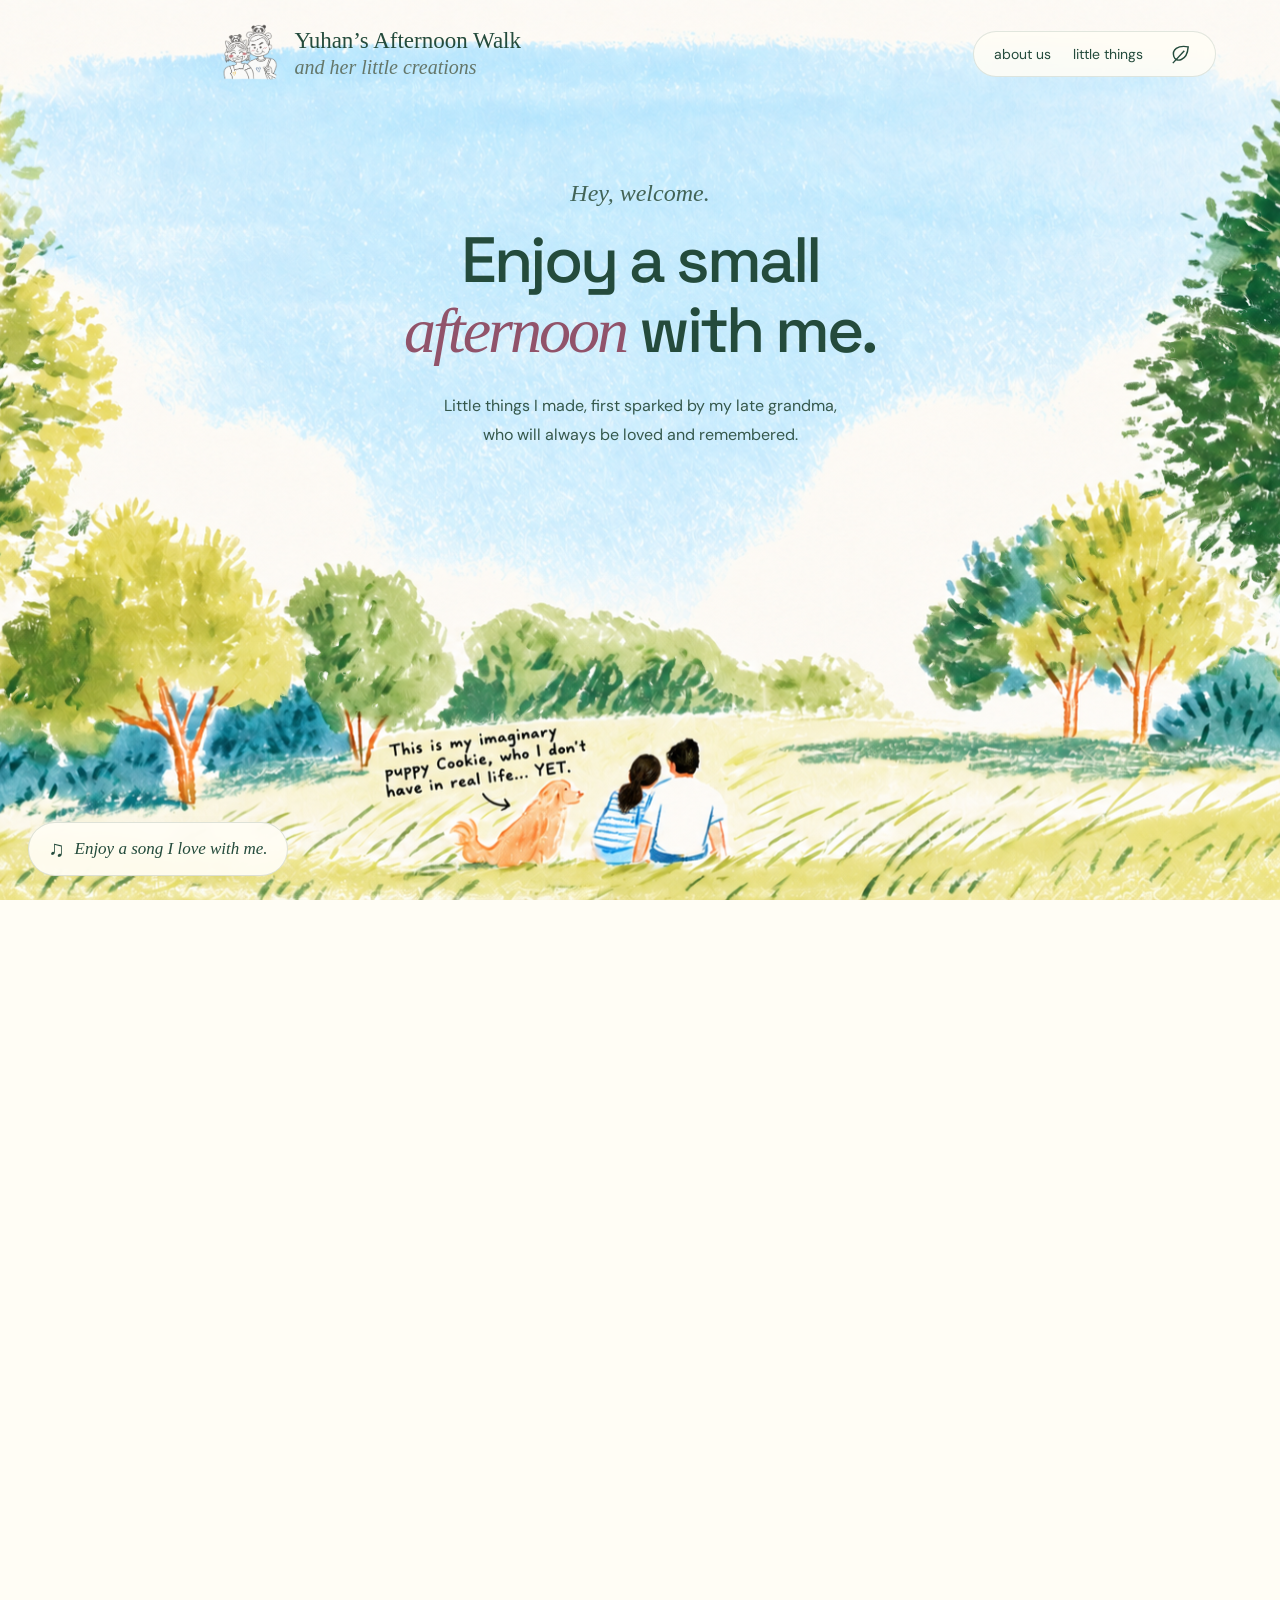
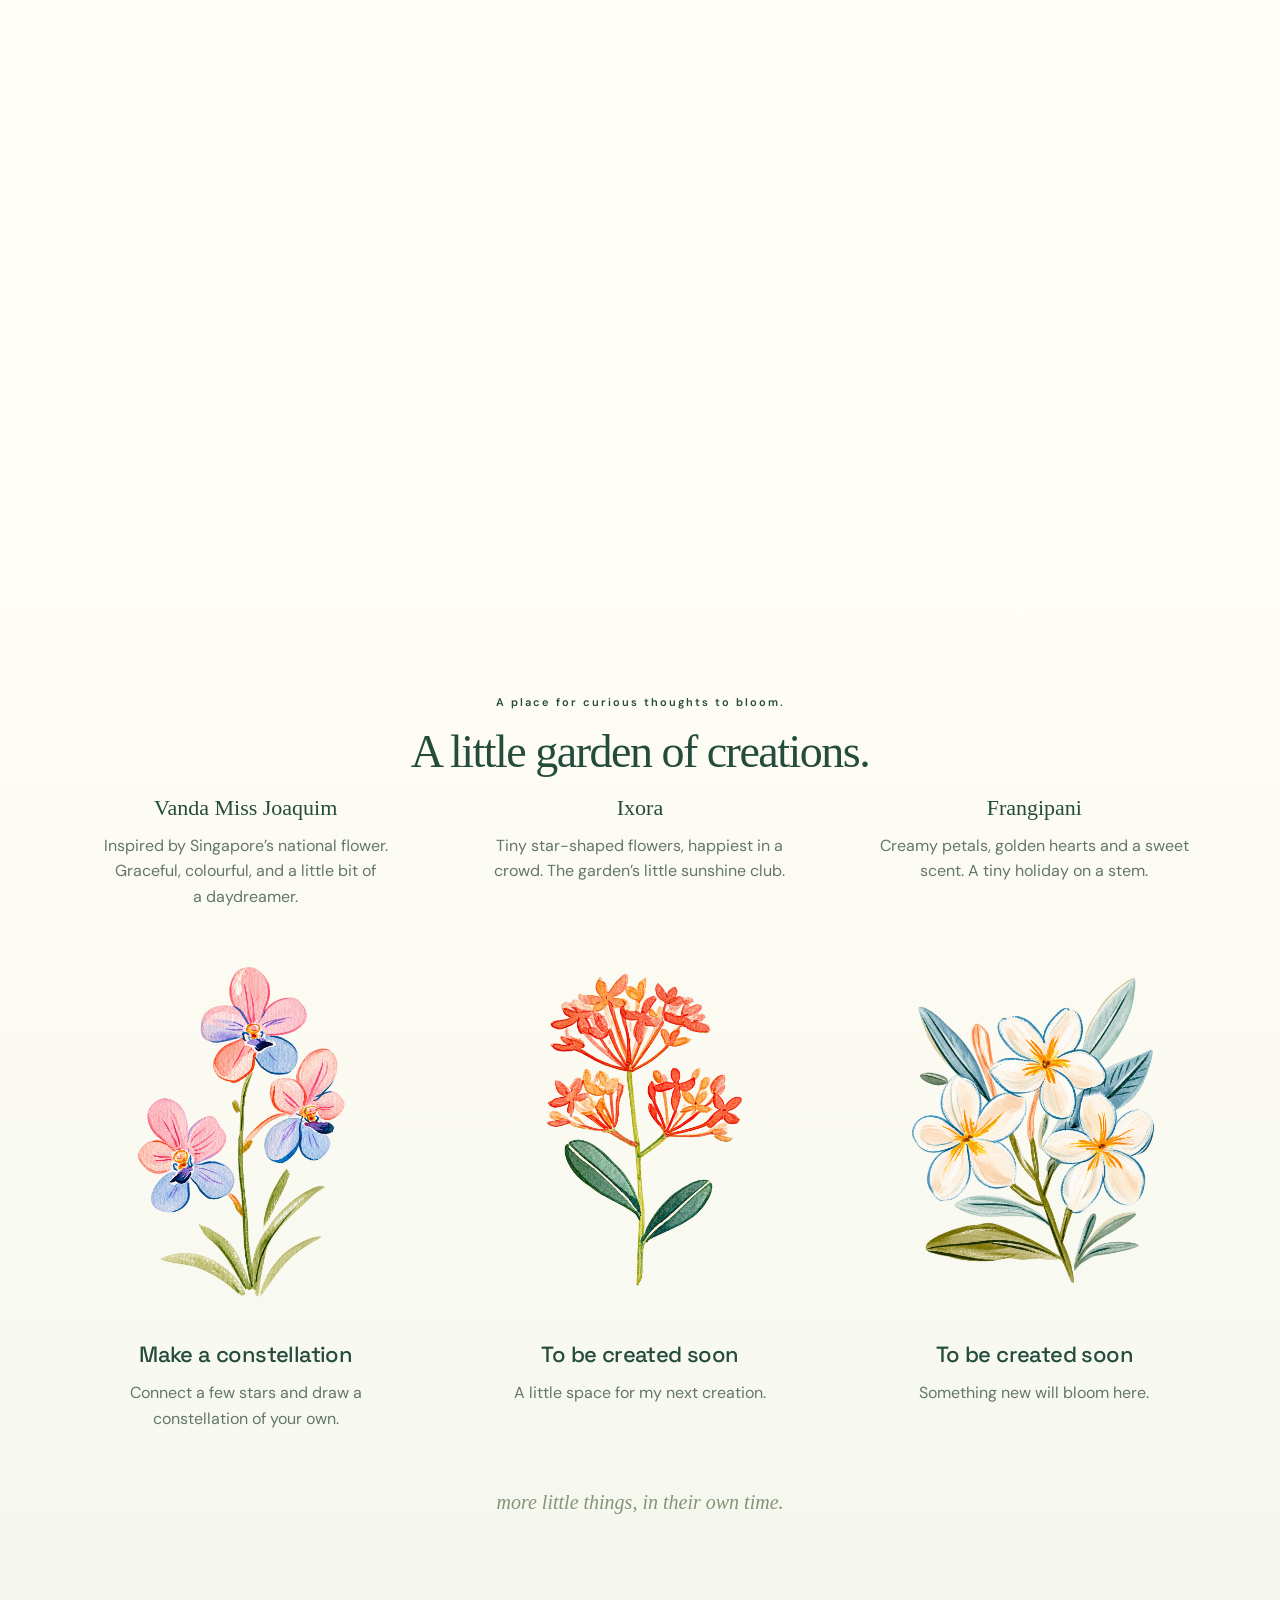
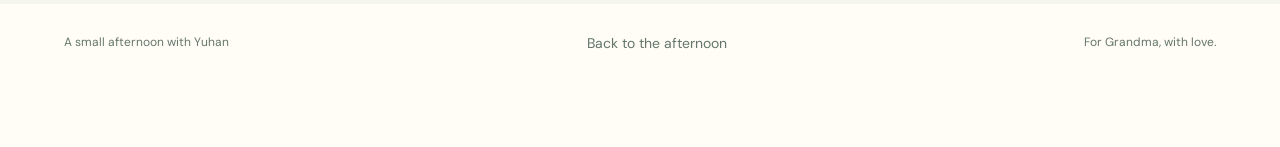
==== commit e1d4a990: "Move curious thoughts line above garden heading" ====
--- a/index.html
+++ b/index.html
@@ -42,9 +42,8 @@
       </div>
     </section>
     <section class="collection" id="things" aria-labelledby="collection-title">
-      <p class="eyebrow">LITTLE THINGS I MADE</p>
+      <p class="eyebrow">A place for curious thoughts to bloom.</p>
       <h2 id="collection-title">A little garden of creations.</h2>
-      <p class="collection-intro">A place for curious thoughts to bloom.</p>
       <div class="flower-garden">
         <a class="flower-project" href="constellation/" aria-label="Open Make a constellation, a little example project">
           <div class="flower-introduction"><strong>Vanda Miss Joaquim</strong><p>Inspired by Singapore’s national flower. Graceful, colourful, and a little bit of a daydreamer.</p></div>
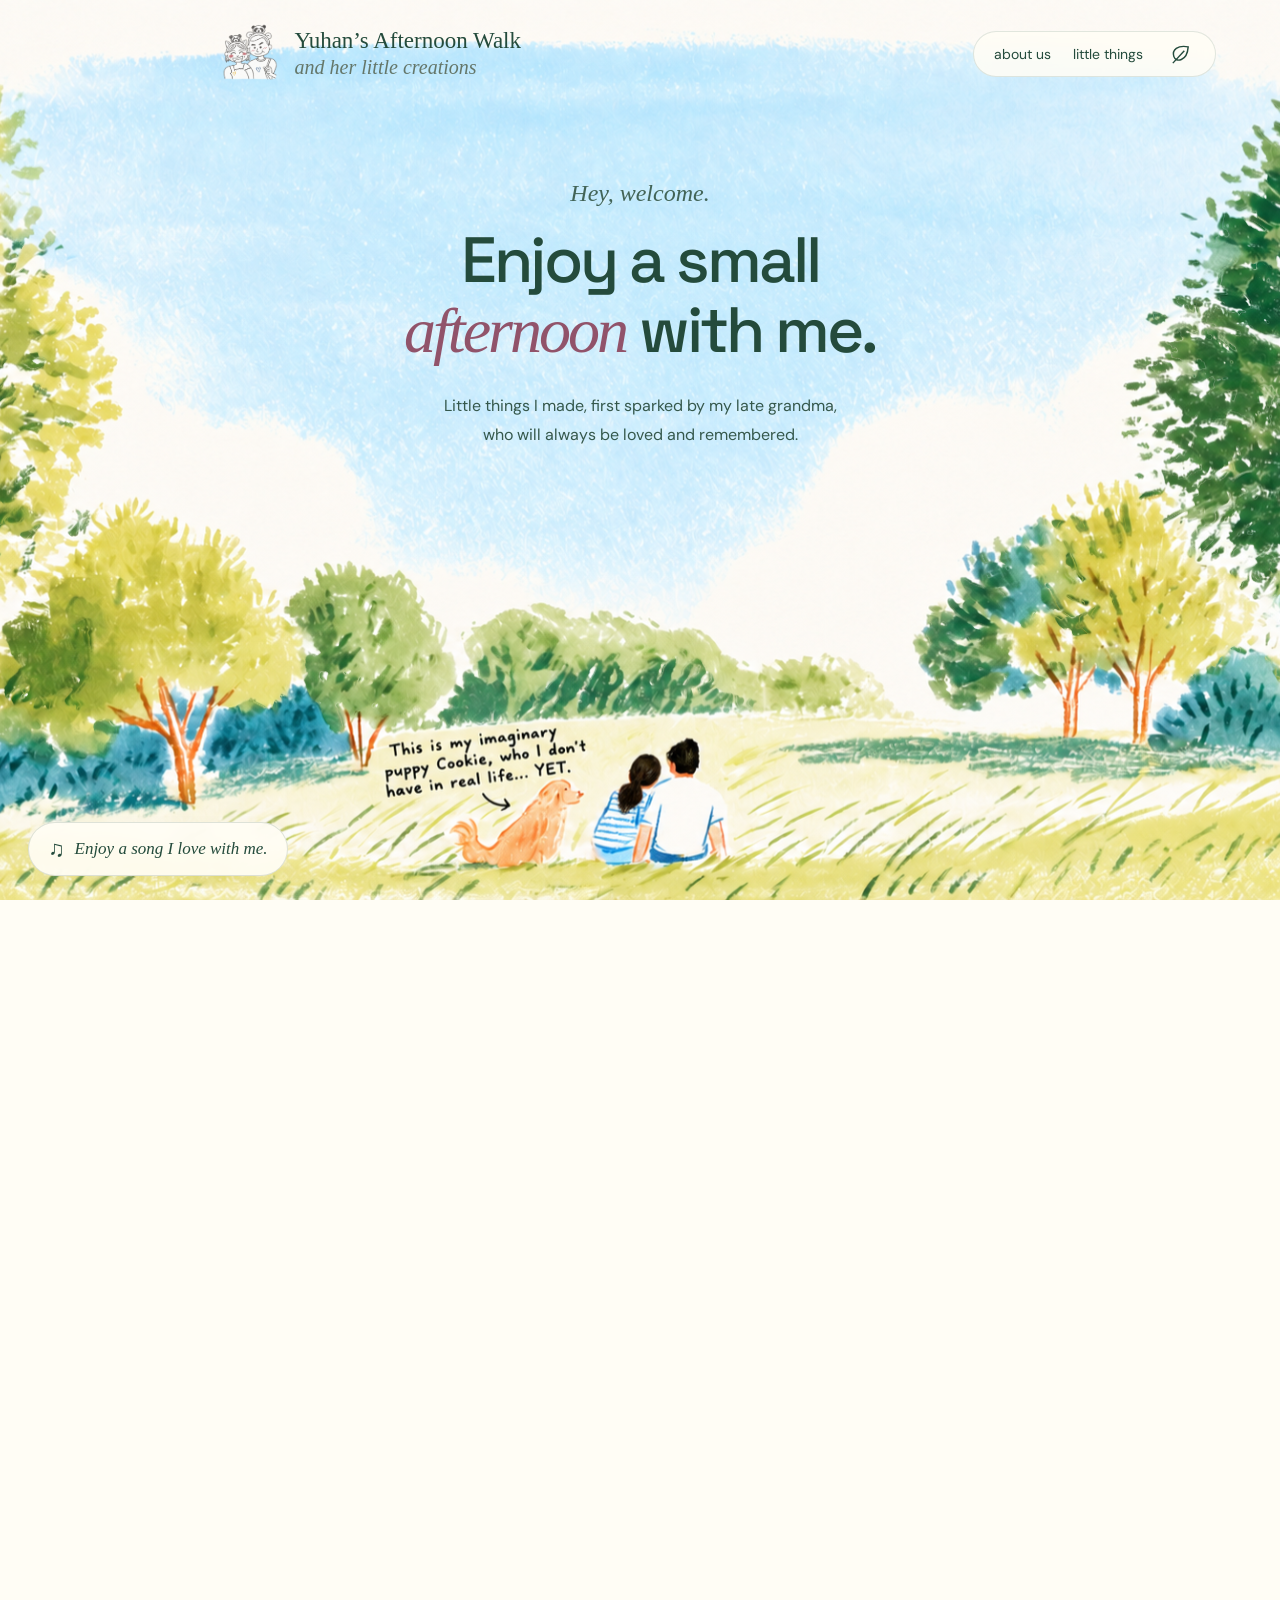
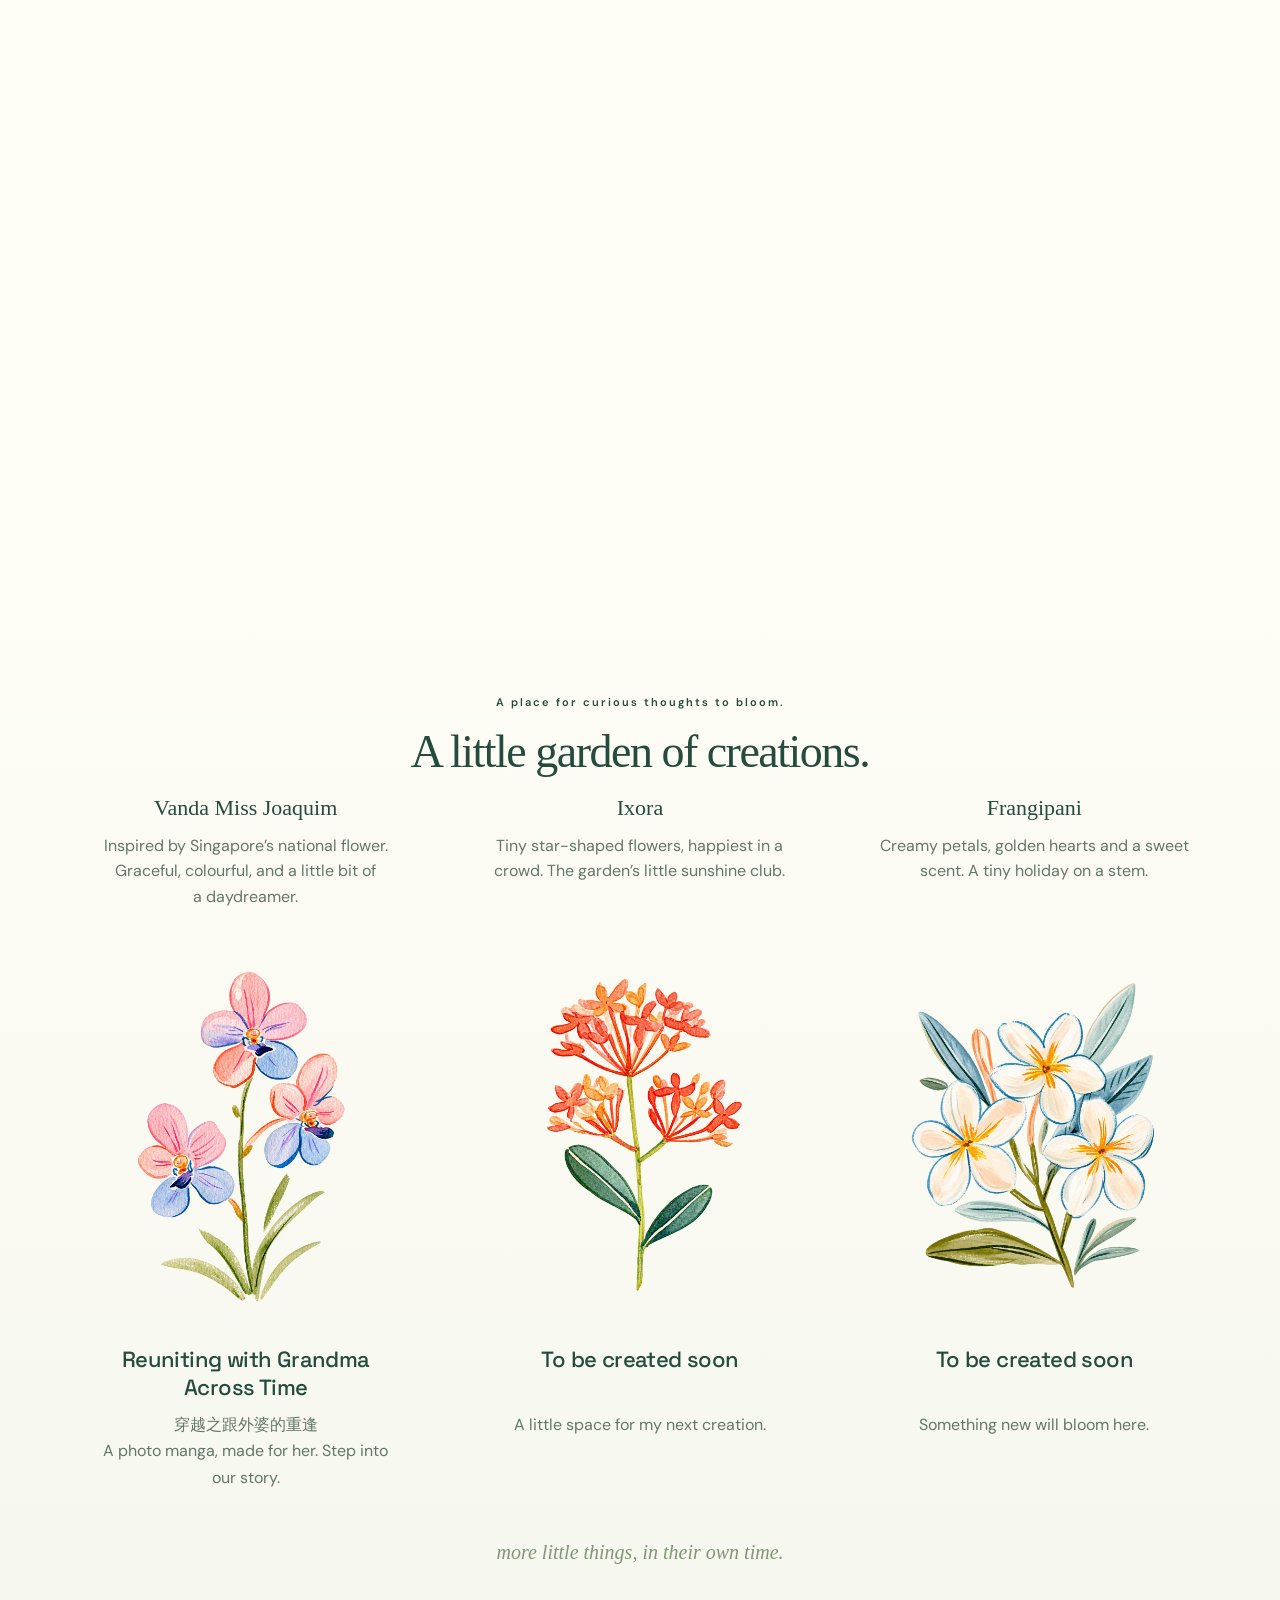
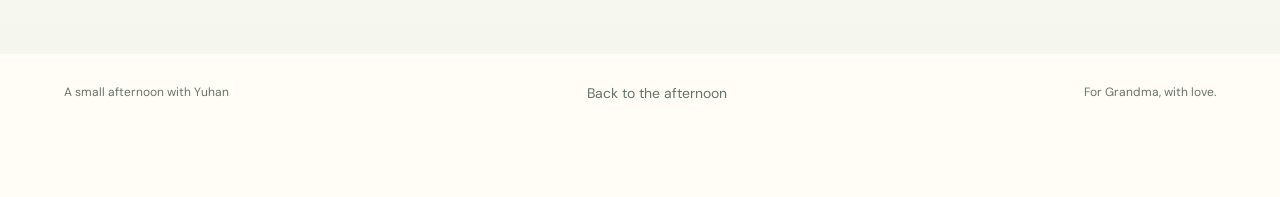
==== commit 5a6943bf: "Align flower captions and add Grandma comic" ====
--- a/index.html
+++ b/index.html
@@ -5,7 +5,7 @@
   <title>A small afternoon with Yuhan</title>
   <meta name="description" content="A small afternoon with Yuhan. Little things I made, first sparked by my late grandma, who will always be loved and remembered.">
   <link rel="icon" href="logo.png" type="image/png">
-  <link rel="stylesheet" href="style.css?v=garden-7">
+  <link rel="stylesheet" href="style.css?v=grandma-garden-8">
 </head>
 <body>
   <header class="nav"><a href="./" class="brand" aria-label="Yuhan home"><img src="logo.png" alt="" width="58" height="58"><span>Yuhan’s Afternoon Walk<br><em>and her little creations</em></span></a><nav aria-label="Main navigation"><a href="#about">about us</a><a href="#things">little things</a><button class="motion-toggle" type="button" aria-label="Reduce animation" aria-pressed="false" title="Reduce animation"><svg viewBox="0 0 24 24" aria-hidden="true"><path d="M20 4C9 2 3 7 5 14c2 7 14 5 15-10Z" fill="none" stroke="currentColor" stroke-width="1.5"/><path d="M4 21 16 8" fill="none" stroke="currentColor" stroke-width="1.5"/></svg></button></nav></header>
@@ -45,10 +45,10 @@
       <p class="eyebrow">A place for curious thoughts to bloom.</p>
       <h2 id="collection-title">A little garden of creations.</h2>
       <div class="flower-garden">
-        <a class="flower-project" href="constellation/" aria-label="Open Make a constellation, a little example project">
+        <a class="flower-project" href="grandma/" aria-label="Read Reuniting with Grandma Across Time, Yuhan’s bilingual photo manga">
           <div class="flower-introduction"><strong>Vanda Miss Joaquim</strong><p>Inspired by Singapore’s national flower. Graceful, colourful, and a little bit of a daydreamer.</p></div>
           <img class="project-orchid" src="assets/orchid.png" alt="A hand-painted pink, lilac, and blue Singapore orchid" width="928" height="1232" loading="lazy">
-          <span class="flower-caption"><strong>Make a constellation</strong><span>Connect a few stars and draw a constellation of your own.</span></span>
+          <span class="flower-caption"><strong>Reuniting with Grandma<br>Across Time</strong><span>穿越之跟外婆的重逢<br>A photo manga, made for her. Step into our story.</span></span>
         </a>
         <article class="flower-project flower-coming-soon">
           <div class="flower-introduction"><strong>Ixora</strong><p>Tiny star-shaped flowers, happiest in a crowd. The garden’s little sunshine club.</p></div>
--- a/style.css
+++ b/style.css
@@ -88,3 +88,12 @@
 .flower-introduction p{font:16px/1.6 'DM Sans',sans-serif;color:var(--muted);margin:0;text-wrap:pretty}
 @media(max-width:1000px) and (min-width:701px){.flower-introduction{min-height:150px}.flower-introduction strong{font-size:21px}}
 @media(max-width:700px){.flower-introduction{min-height:0;max-width:290px;margin-bottom:18px}.flower-introduction strong{font-size:23px}.flower-garden{gap:48px}}
+
+/* Shared rows keep flower names, paintings and project captions aligned. */
+.flower-garden{align-items:stretch}
+.flower-project{display:grid;grid-template-rows:150px 380px 1fr;align-content:start}
+.flower-introduction{min-height:0;align-self:start}
+.flower-caption{align-self:start}
+.flower-caption strong,.flower-caption h3{min-height:2.5em}
+@media(max-width:1000px) and (min-width:701px){.flower-project{grid-template-rows:165px 310px 1fr}}
+@media(max-width:700px){.flower-project{grid-template-rows:auto 350px auto}.flower-caption strong,.flower-caption h3{min-height:0}}
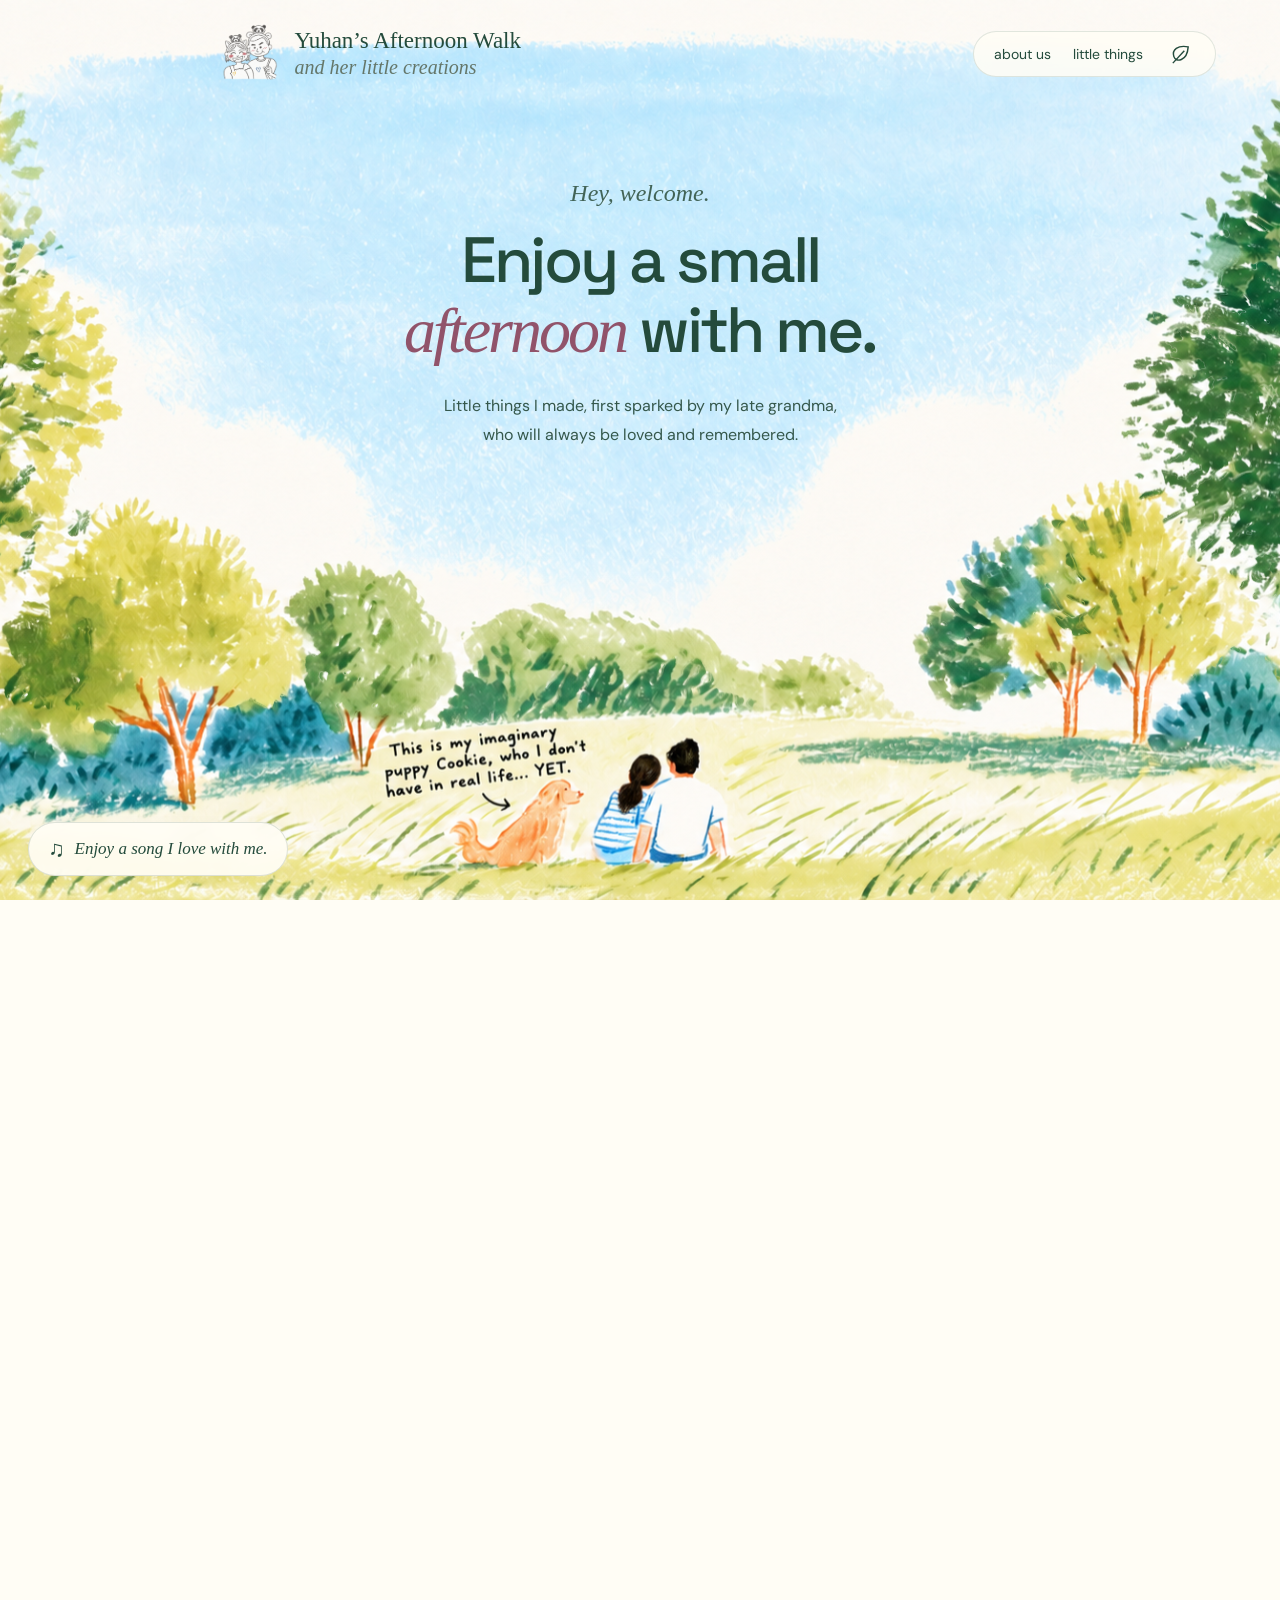
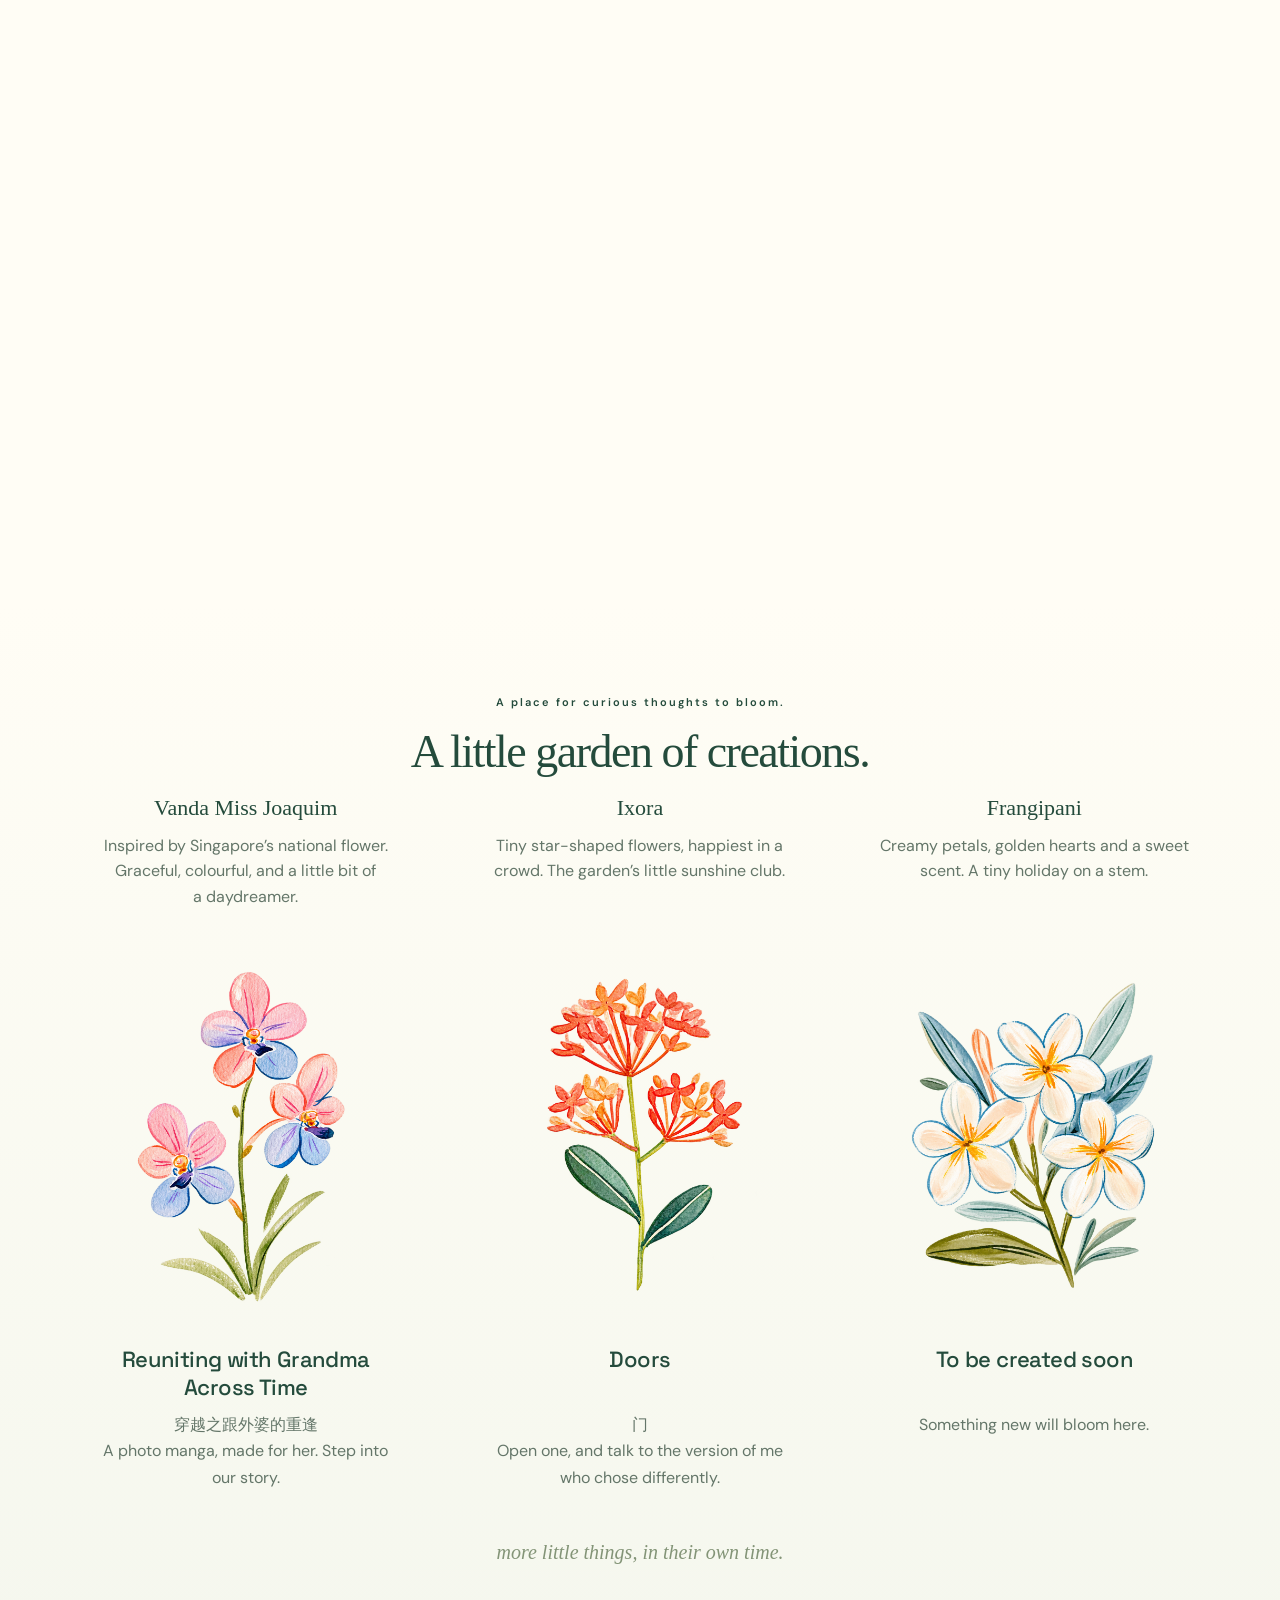
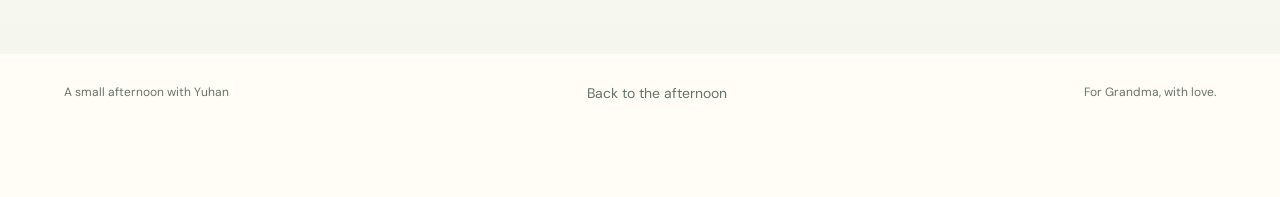
==== commit 2fc9829a: "Second flower: Doors" ====
--- a/index.html
+++ b/index.html
@@ -50,11 +50,11 @@
           <img class="project-orchid" src="assets/orchid.png" alt="A hand-painted pink, lilac, and blue Singapore orchid" width="928" height="1232" loading="lazy">
           <span class="flower-caption"><strong>Reuniting with Grandma<br>Across Time</strong><span>穿越之跟外婆的重逢<br>A photo manga, made for her. Step into our story.</span></span>
         </a>
-        <article class="flower-project flower-coming-soon">
+        <a class="flower-project" href="doors/" aria-label="Open Doors, Yuhan’s bilingual parallel-lives piece">
           <div class="flower-introduction"><strong>Ixora</strong><p>Tiny star-shaped flowers, happiest in a crowd. The garden’s little sunshine club.</p></div>
           <img class="project-orchid" src="assets/ixora.png" alt="A hand-painted sprig of coral and orange ixora flowers" width="928" height="1232" loading="lazy">
-          <div class="flower-caption"><h3>To be created soon</h3><p>A little space for my next creation.</p></div>
-        </article>
+          <span class="flower-caption"><strong>Doors</strong><span>门<br>Open one, and talk to the version of me who chose differently.</span></span>
+        </a>
         <article class="flower-project flower-coming-soon">
           <div class="flower-introduction"><strong>Frangipani</strong><p>Creamy petals, golden hearts and a sweet scent. A tiny holiday on a stem.</p></div>
           <img class="project-orchid" src="assets/frangipani.png" alt="A hand-painted sprig of creamy-white frangipani flowers with golden centers" width="928" height="1232" loading="lazy">
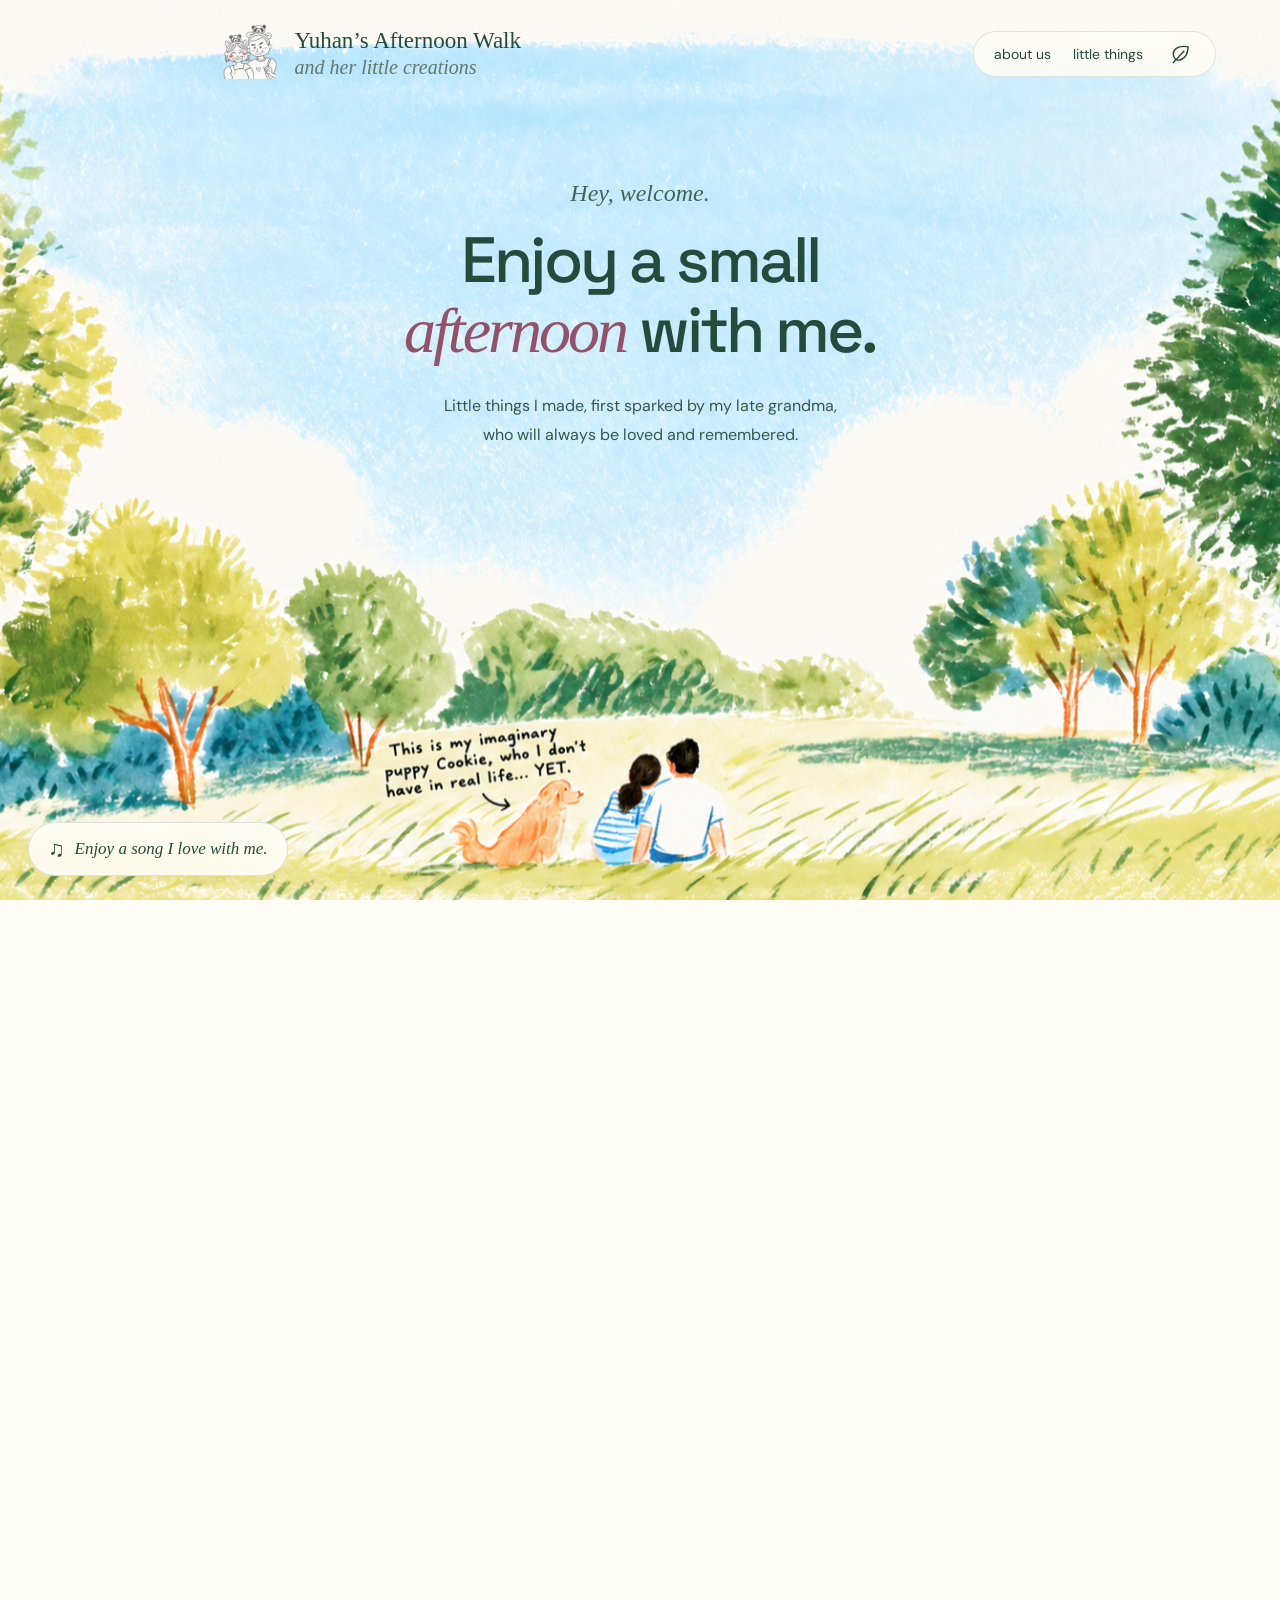
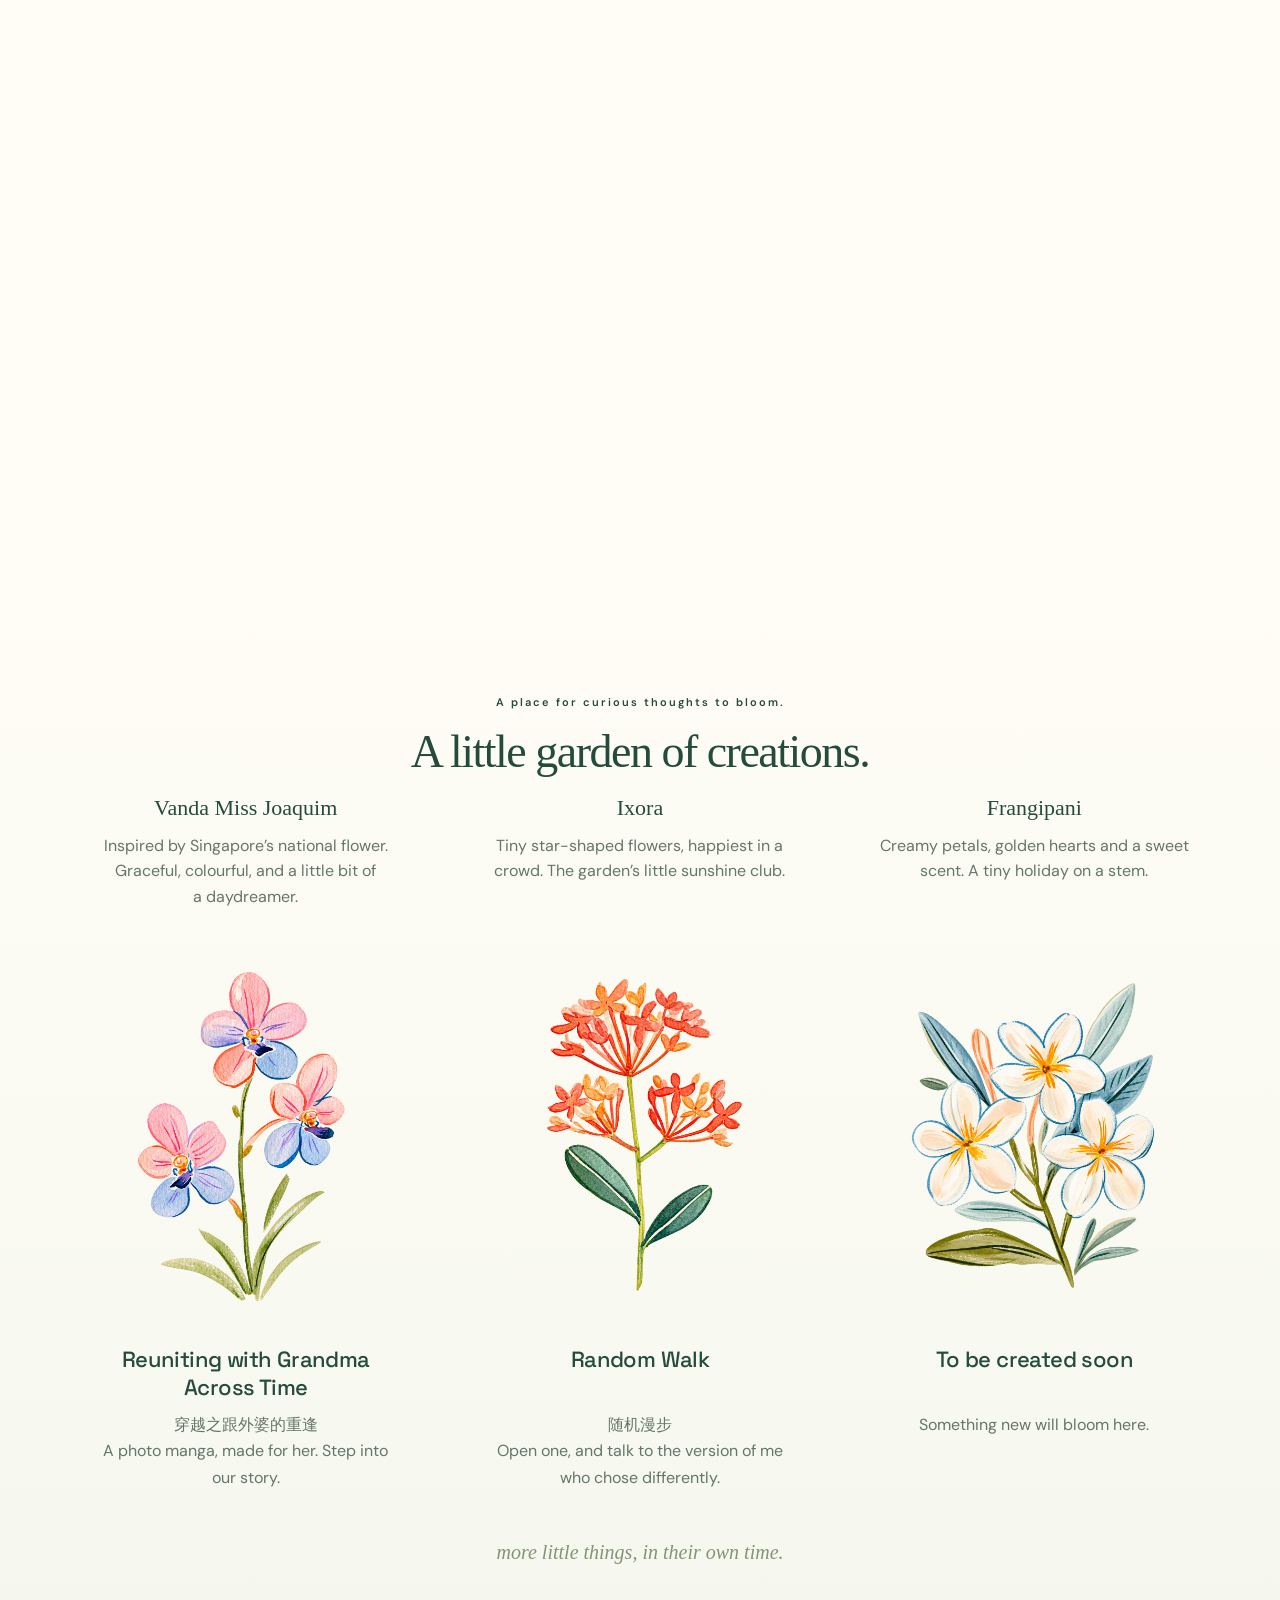
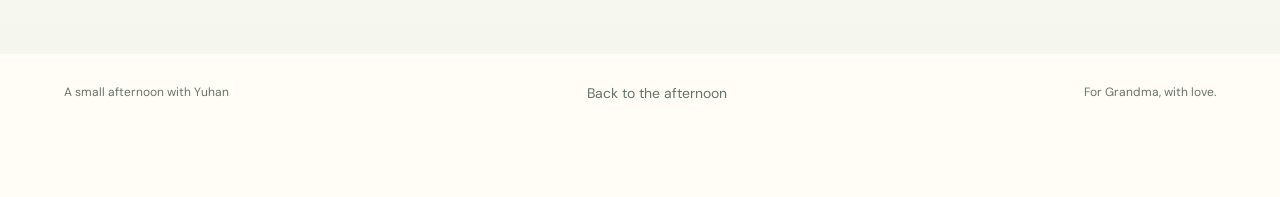
==== commit 805e5c2e: "Rename Doors to 随机漫步 · Random Walk; add a clear privacy panel Co-Authored-By: Claude Opus 5.5 <norep" ====
--- a/index.html
+++ b/index.html
@@ -50,10 +50,10 @@
           <img class="project-orchid" src="assets/orchid.png" alt="A hand-painted pink, lilac, and blue Singapore orchid" width="928" height="1232" loading="lazy">
           <span class="flower-caption"><strong>Reuniting with Grandma<br>Across Time</strong><span>穿越之跟外婆的重逢<br>A photo manga, made for her. Step into our story.</span></span>
         </a>
-        <a class="flower-project" href="doors/" aria-label="Open Doors, Yuhan’s bilingual parallel-lives piece">
+        <a class="flower-project" href="doors/" aria-label="Open Random Walk (随机漫步), Yuhan’s bilingual parallel-lives piece">
           <div class="flower-introduction"><strong>Ixora</strong><p>Tiny star-shaped flowers, happiest in a crowd. The garden’s little sunshine club.</p></div>
           <img class="project-orchid" src="assets/ixora.png" alt="A hand-painted sprig of coral and orange ixora flowers" width="928" height="1232" loading="lazy">
-          <span class="flower-caption"><strong>Doors</strong><span>门<br>Open one, and talk to the version of me who chose differently.</span></span>
+          <span class="flower-caption"><strong>Random Walk</strong><span>随机漫步<br>Open one, and talk to the version of me who chose differently.</span></span>
         </a>
         <article class="flower-project flower-coming-soon">
           <div class="flower-introduction"><strong>Frangipani</strong><p>Creamy petals, golden hearts and a sweet scent. A tiny holiday on a stem.</p></div>
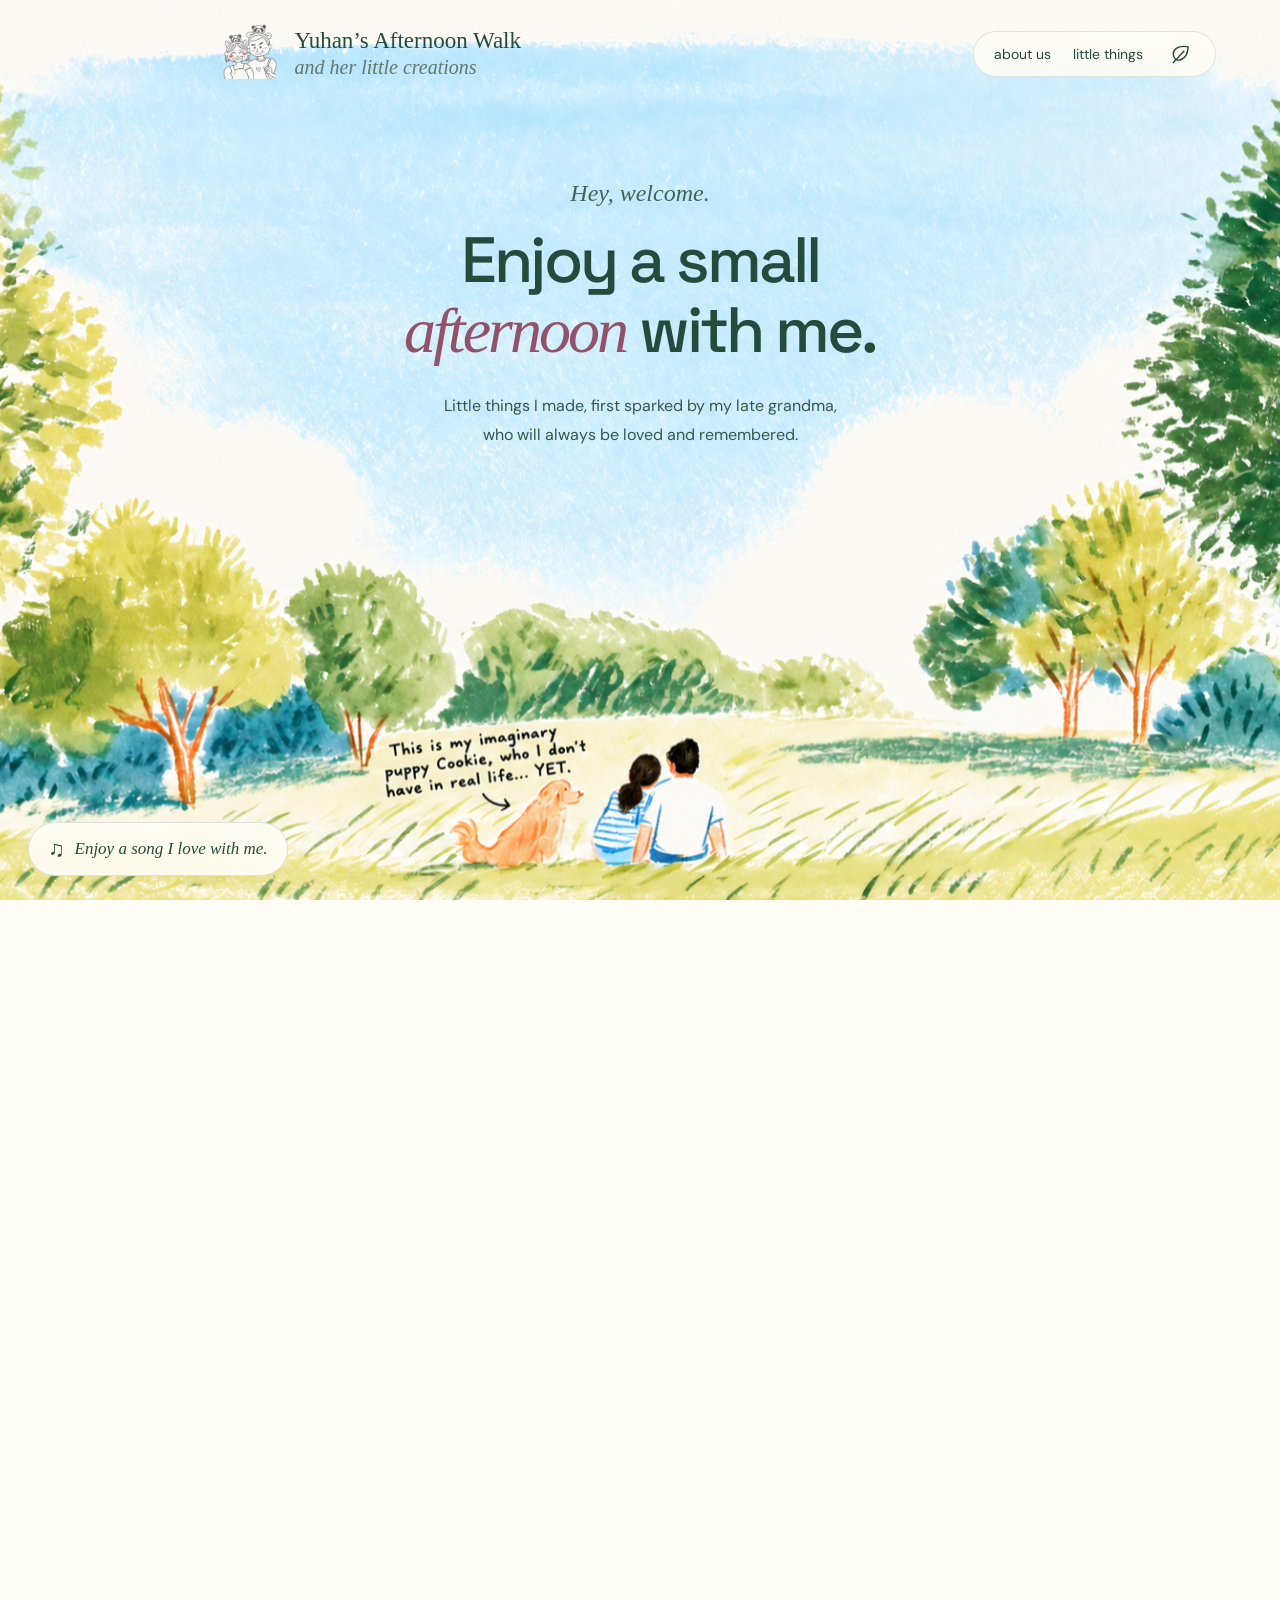
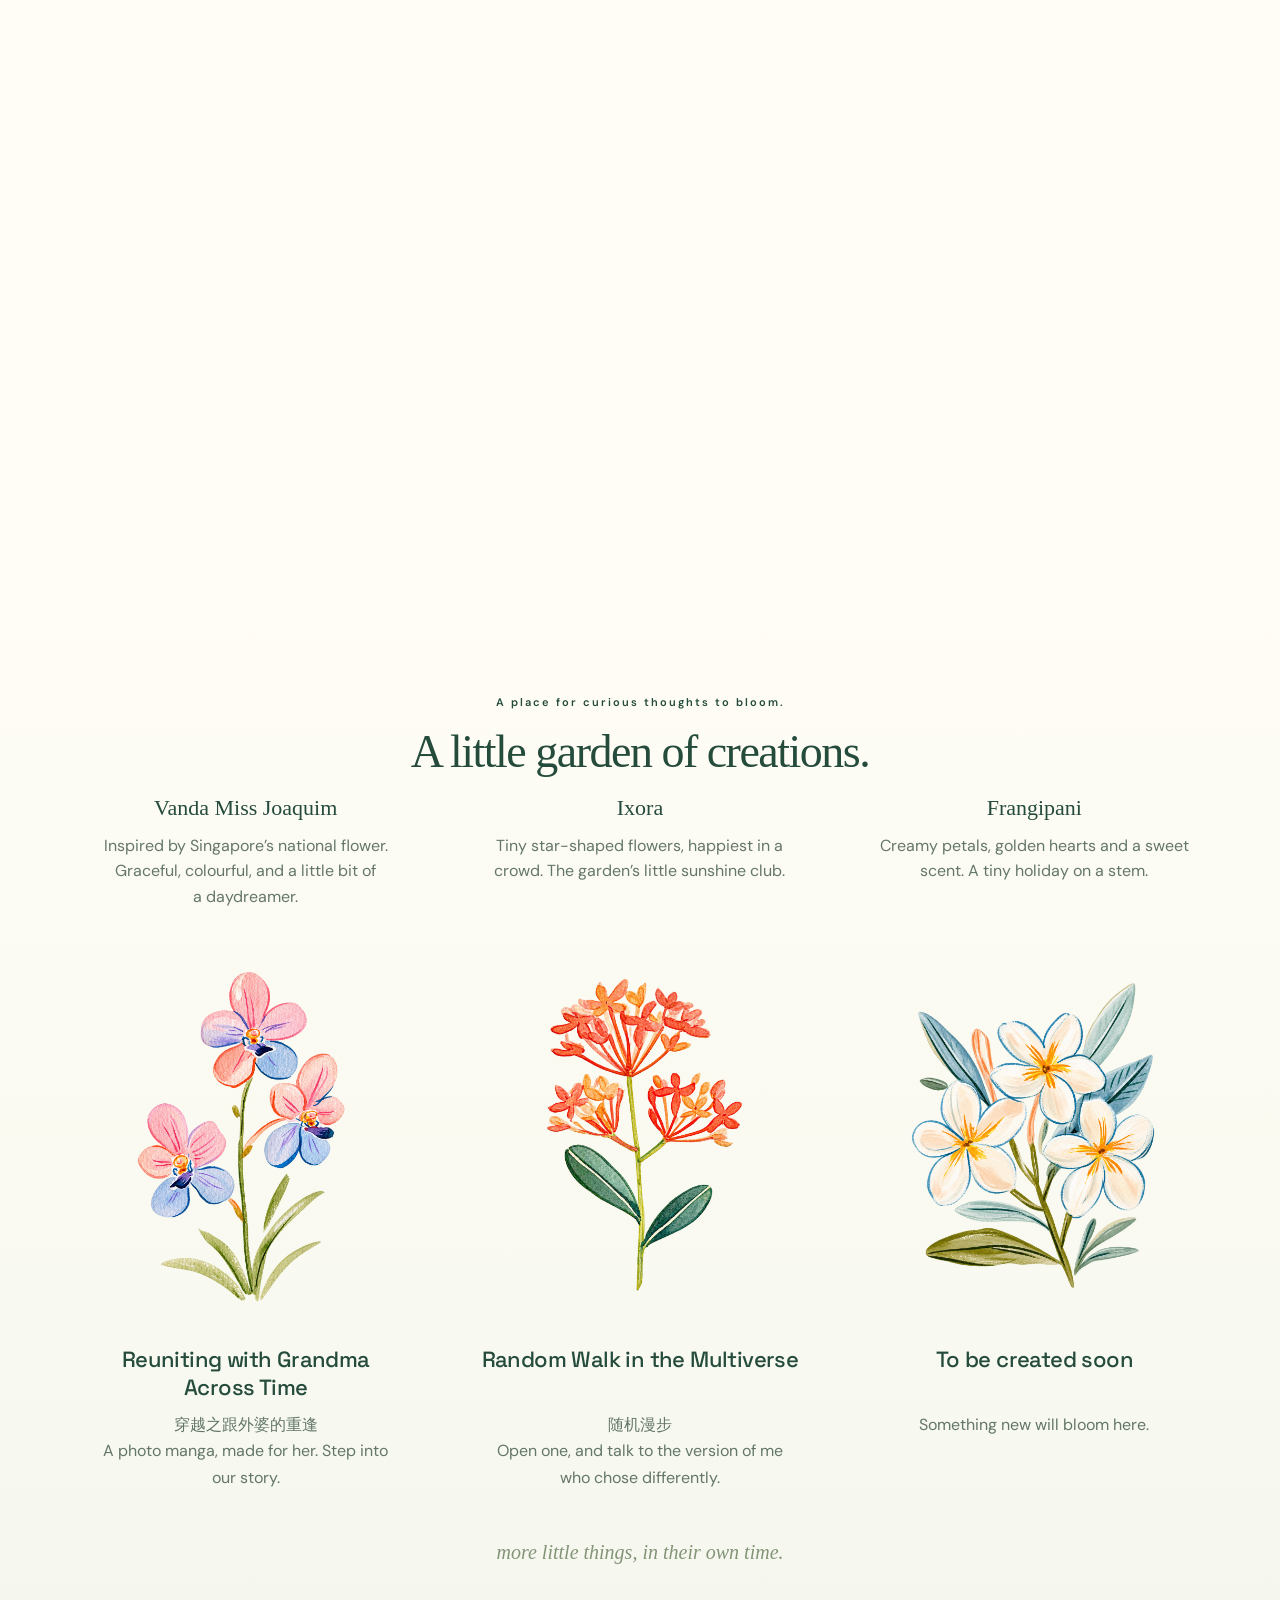
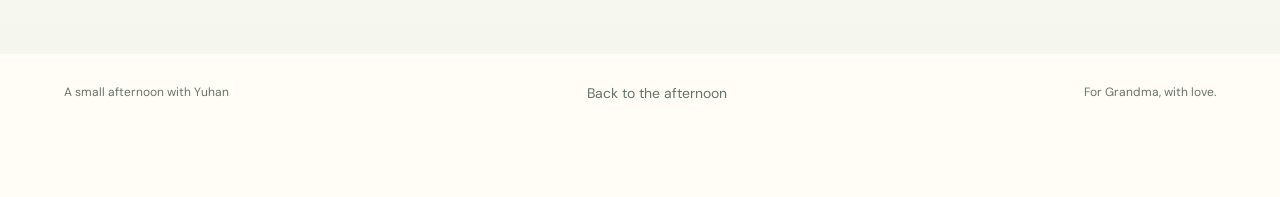
==== commit 6b423be1: "Rename to Random Walk in the Multiverse · 随机漫步 Co-Authored-By: Claude Opus 5.5 <noreply@anthropic.co" ====
--- a/index.html
+++ b/index.html
@@ -50,10 +50,10 @@
           <img class="project-orchid" src="assets/orchid.png" alt="A hand-painted pink, lilac, and blue Singapore orchid" width="928" height="1232" loading="lazy">
           <span class="flower-caption"><strong>Reuniting with Grandma<br>Across Time</strong><span>穿越之跟外婆的重逢<br>A photo manga, made for her. Step into our story.</span></span>
         </a>
-        <a class="flower-project" href="doors/" aria-label="Open Random Walk (随机漫步), Yuhan’s bilingual parallel-lives piece">
+        <a class="flower-project" href="doors/" aria-label="Open Random Walk in the Multiverse (随机漫步), Yuhan’s bilingual parallel-lives piece">
           <div class="flower-introduction"><strong>Ixora</strong><p>Tiny star-shaped flowers, happiest in a crowd. The garden’s little sunshine club.</p></div>
           <img class="project-orchid" src="assets/ixora.png" alt="A hand-painted sprig of coral and orange ixora flowers" width="928" height="1232" loading="lazy">
-          <span class="flower-caption"><strong>Random Walk</strong><span>随机漫步<br>Open one, and talk to the version of me who chose differently.</span></span>
+          <span class="flower-caption"><strong>Random Walk in the Multiverse</strong><span>随机漫步<br>Open one, and talk to the version of me who chose differently.</span></span>
         </a>
         <article class="flower-project flower-coming-soon">
           <div class="flower-introduction"><strong>Frangipani</strong><p>Creamy petals, golden hearts and a sweet scent. A tiny holiday on a stem.</p></div>
